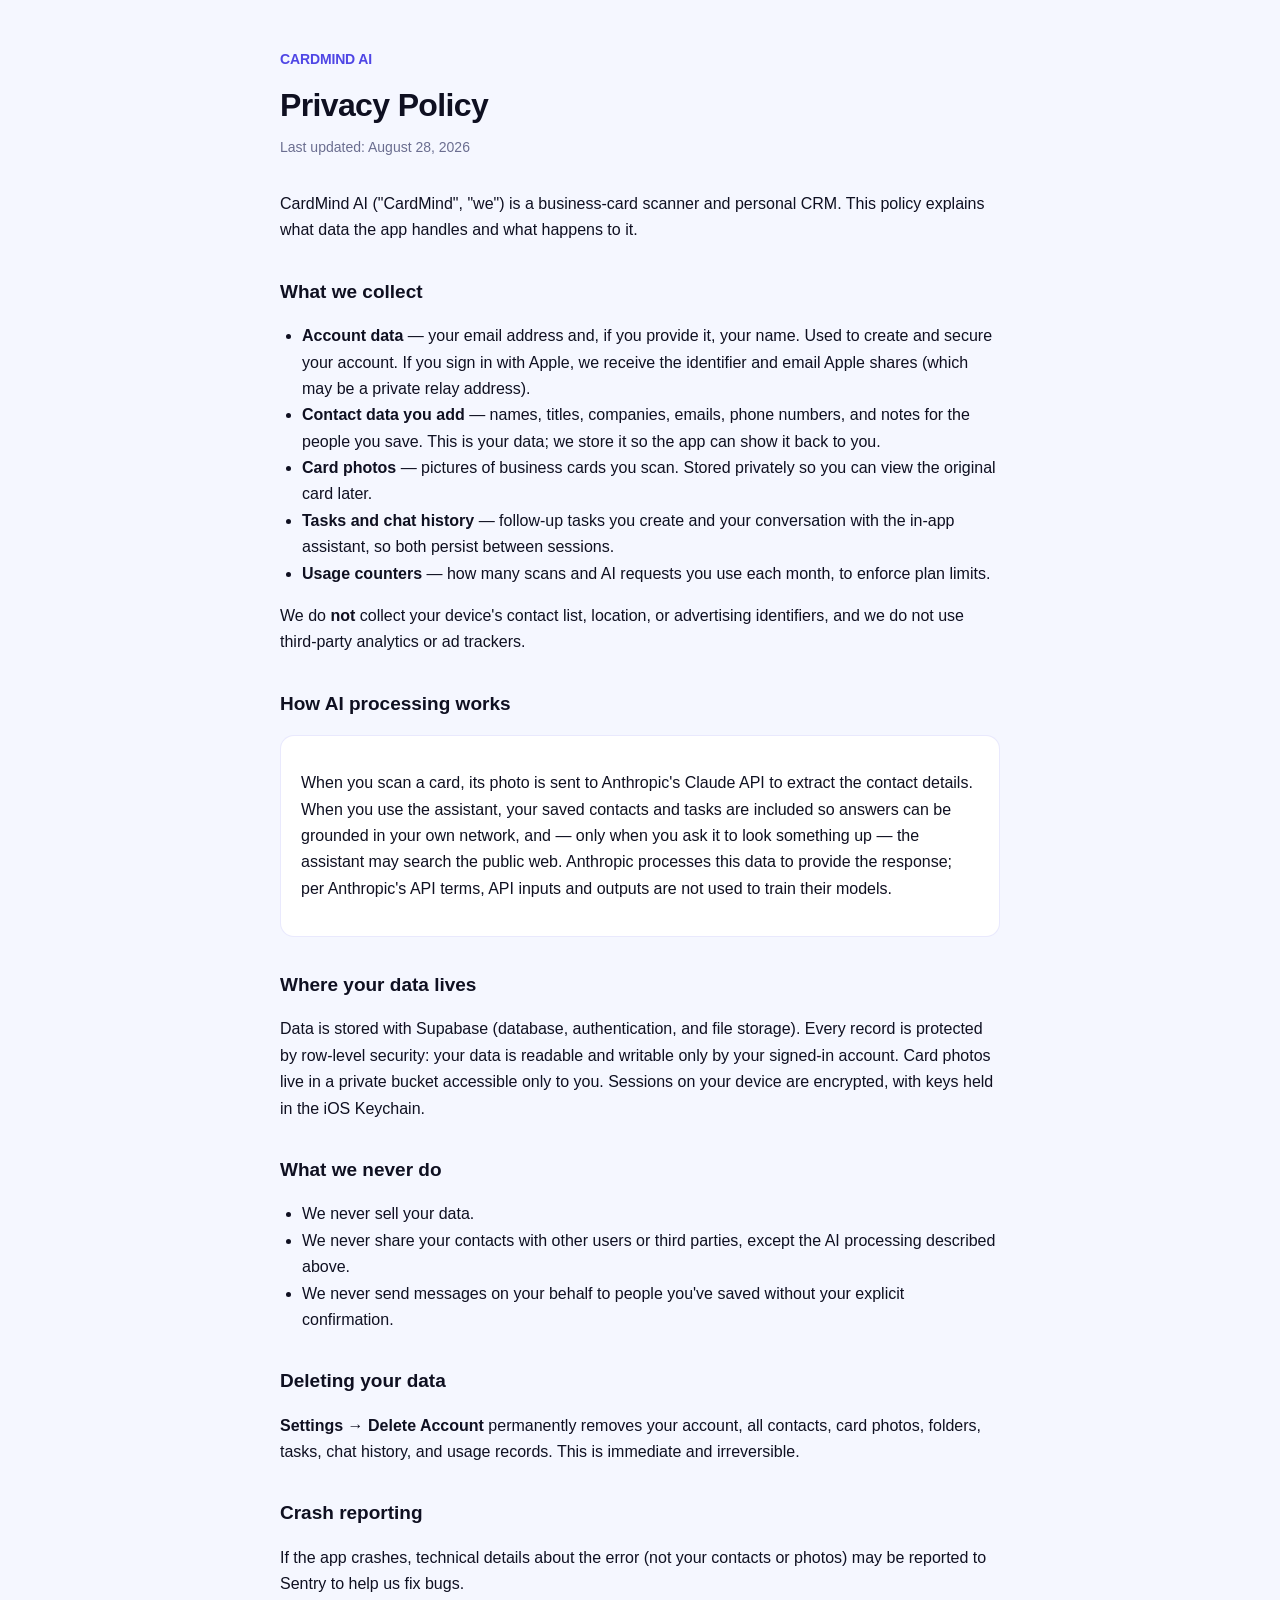
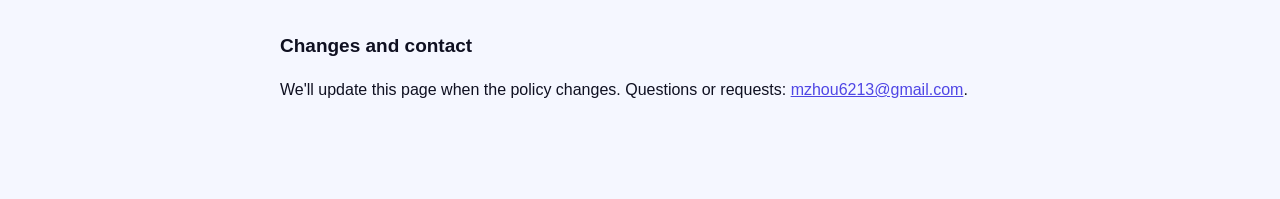
==== privacy.html @ d5e2f5ce "CardMind support + privacy policy site" ====
<!doctype html>
<html lang="en">
<head>
<meta charset="utf-8">
<meta name="viewport" content="width=device-width, initial-scale=1">
<title>Privacy Policy — CardMind AI</title>
<style>
  :root { --bg:#F5F7FF; --surface:#fff; --text:#0F1021; --muted:#6B6E90; --accent:#4F46E5; --border:rgba(99,102,241,.14); }
  @media (prefers-color-scheme: dark) { :root { --bg:#080B12; --surface:#0F1220; --text:#E8EAF4; --muted:#8A8DAF; --accent:#818CF8; --border:rgba(99,102,241,.2); } }
  body { margin:0; background:var(--bg); color:var(--text); font-family:-apple-system, "Segoe UI", Roboto, sans-serif; line-height:1.65; }
  main { max-width:720px; margin:0 auto; padding:48px 24px 80px; }
  .brand { font-weight:800; letter-spacing:-.01em; color:var(--accent); font-size:14px; text-transform:uppercase; }
  h1 { font-size:32px; margin:8px 0 4px; letter-spacing:-.02em; }
  .date { color:var(--muted); font-size:14px; margin-bottom:32px; }
  h2 { font-size:19px; margin:32px 0 8px; }
  p, li { font-size:16px; }
  ul { padding-left:22px; }
  a { color:var(--accent); }
  .card { background:var(--surface); border:1px solid var(--border); border-radius:14px; padding:18px 20px; margin:16px 0; }
</style>
</head>
<body>
<main>
  <div class="brand">CardMind AI</div>
  <h1>Privacy Policy</h1>
  <div class="date">Last updated: August 28, 2026</div>

  <p>CardMind AI ("CardMind", "we") is a business-card scanner and personal CRM. This policy explains what data the app handles and what happens to it.</p>

  <h2>What we collect</h2>
  <ul>
    <li><strong>Account data</strong> — your email address and, if you provide it, your name. Used to create and secure your account. If you sign in with Apple, we receive the identifier and email Apple shares (which may be a private relay address).</li>
    <li><strong>Contact data you add</strong> — names, titles, companies, emails, phone numbers, and notes for the people you save. This is your data; we store it so the app can show it back to you.</li>
    <li><strong>Card photos</strong> — pictures of business cards you scan. Stored privately so you can view the original card later.</li>
    <li><strong>Tasks and chat history</strong> — follow-up tasks you create and your conversation with the in-app assistant, so both persist between sessions.</li>
    <li><strong>Usage counters</strong> — how many scans and AI requests you use each month, to enforce plan limits.</li>
  </ul>
  <p>We do <strong>not</strong> collect your device's contact list, location, or advertising identifiers, and we do not use third-party analytics or ad trackers.</p>

  <h2>How AI processing works</h2>
  <div class="card">
    <p>When you scan a card, its photo is sent to Anthropic's Claude API to extract the contact details. When you use the assistant, your saved contacts and tasks are included so answers can be grounded in your own network, and — only when you ask it to look something up — the assistant may search the public web. Anthropic processes this data to provide the response; per Anthropic's API terms, API inputs and outputs are not used to train their models.</p>
  </div>

  <h2>Where your data lives</h2>
  <p>Data is stored with Supabase (database, authentication, and file storage). Every record is protected by row-level security: your data is readable and writable only by your signed-in account. Card photos live in a private bucket accessible only to you. Sessions on your device are encrypted, with keys held in the iOS Keychain.</p>

  <h2>What we never do</h2>
  <ul>
    <li>We never sell your data.</li>
    <li>We never share your contacts with other users or third parties, except the AI processing described above.</li>
    <li>We never send messages on your behalf to people you've saved without your explicit confirmation.</li>
  </ul>

  <h2>Deleting your data</h2>
  <p><strong>Settings → Delete Account</strong> permanently removes your account, all contacts, card photos, folders, tasks, chat history, and usage records. This is immediate and irreversible.</p>

  <h2>Crash reporting</h2>
  <p>If the app crashes, technical details about the error (not your contacts or photos) may be reported to Sentry to help us fix bugs.</p>

  <h2>Changes and contact</h2>
  <p>We'll update this page when the policy changes. Questions or requests: <a href="mailto:mzhou6213@gmail.com">mzhou6213@gmail.com</a>.</p>
</main>
</body>
</html>
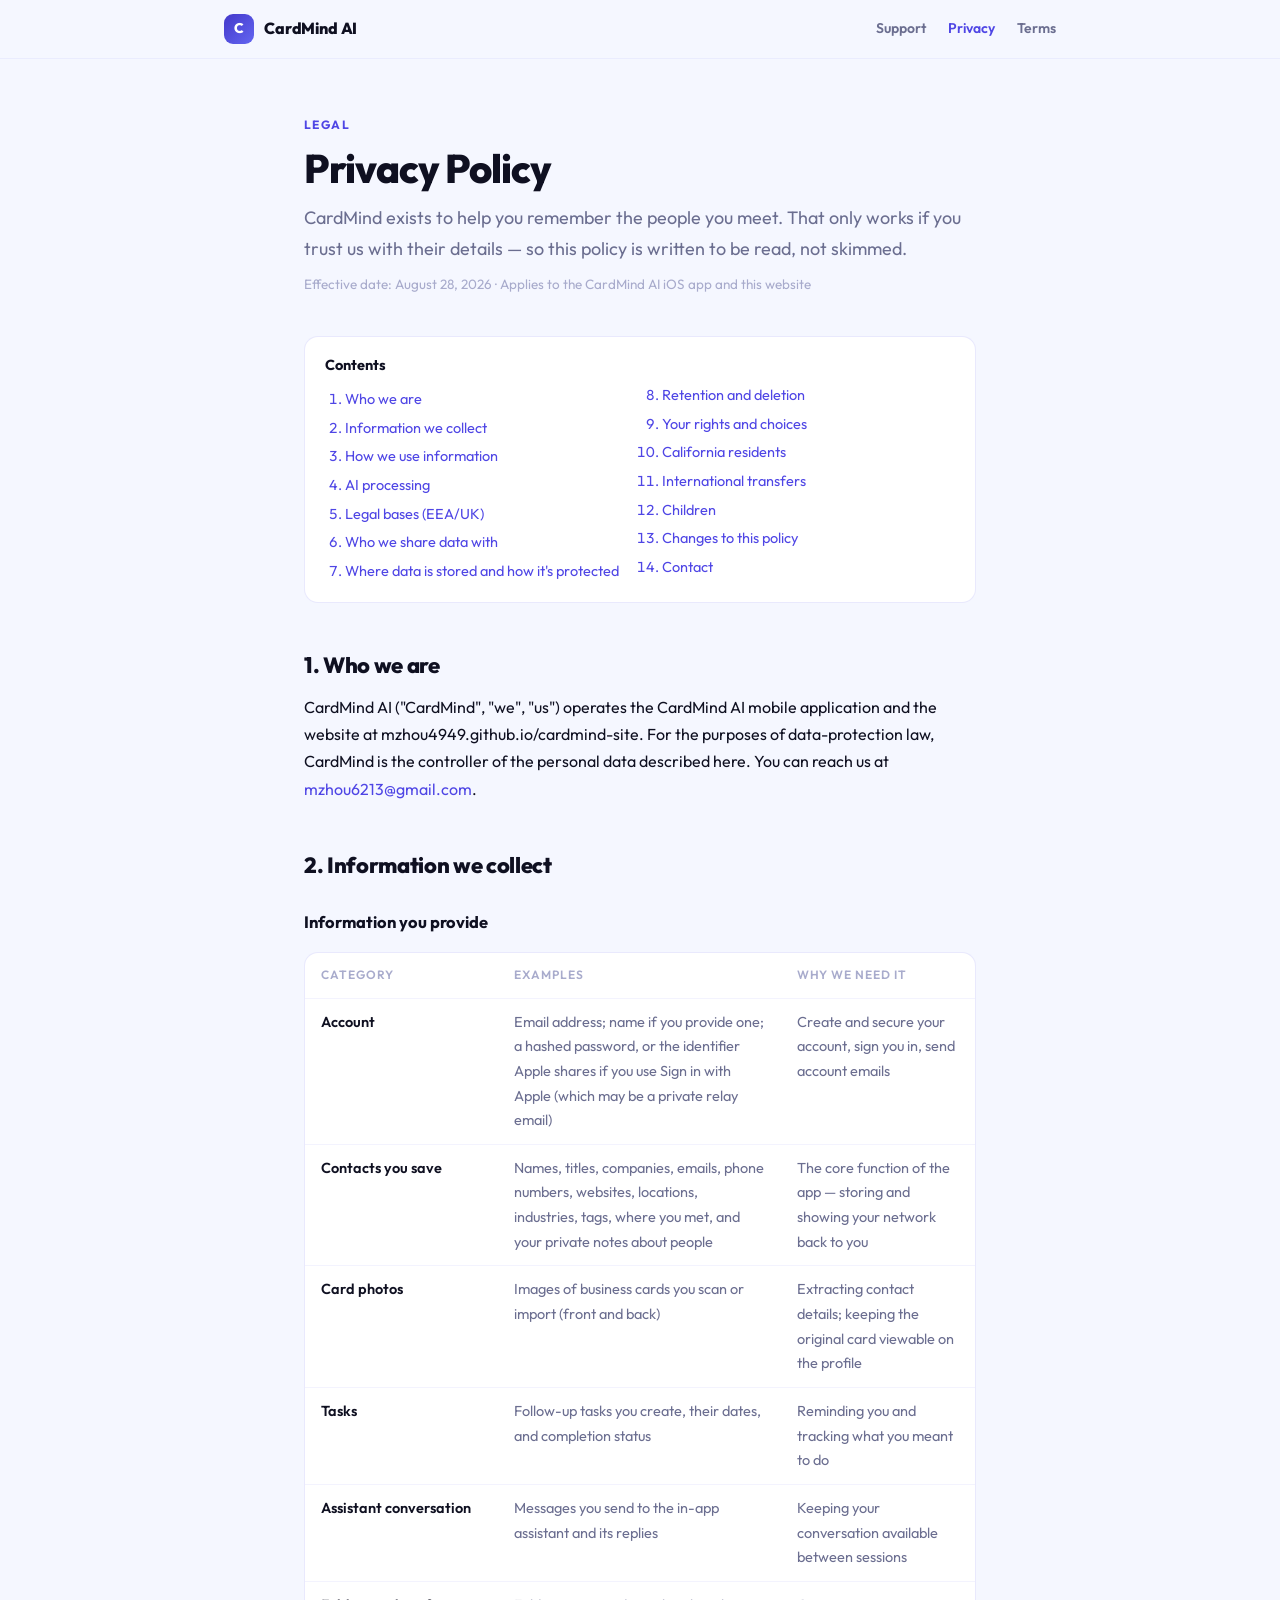
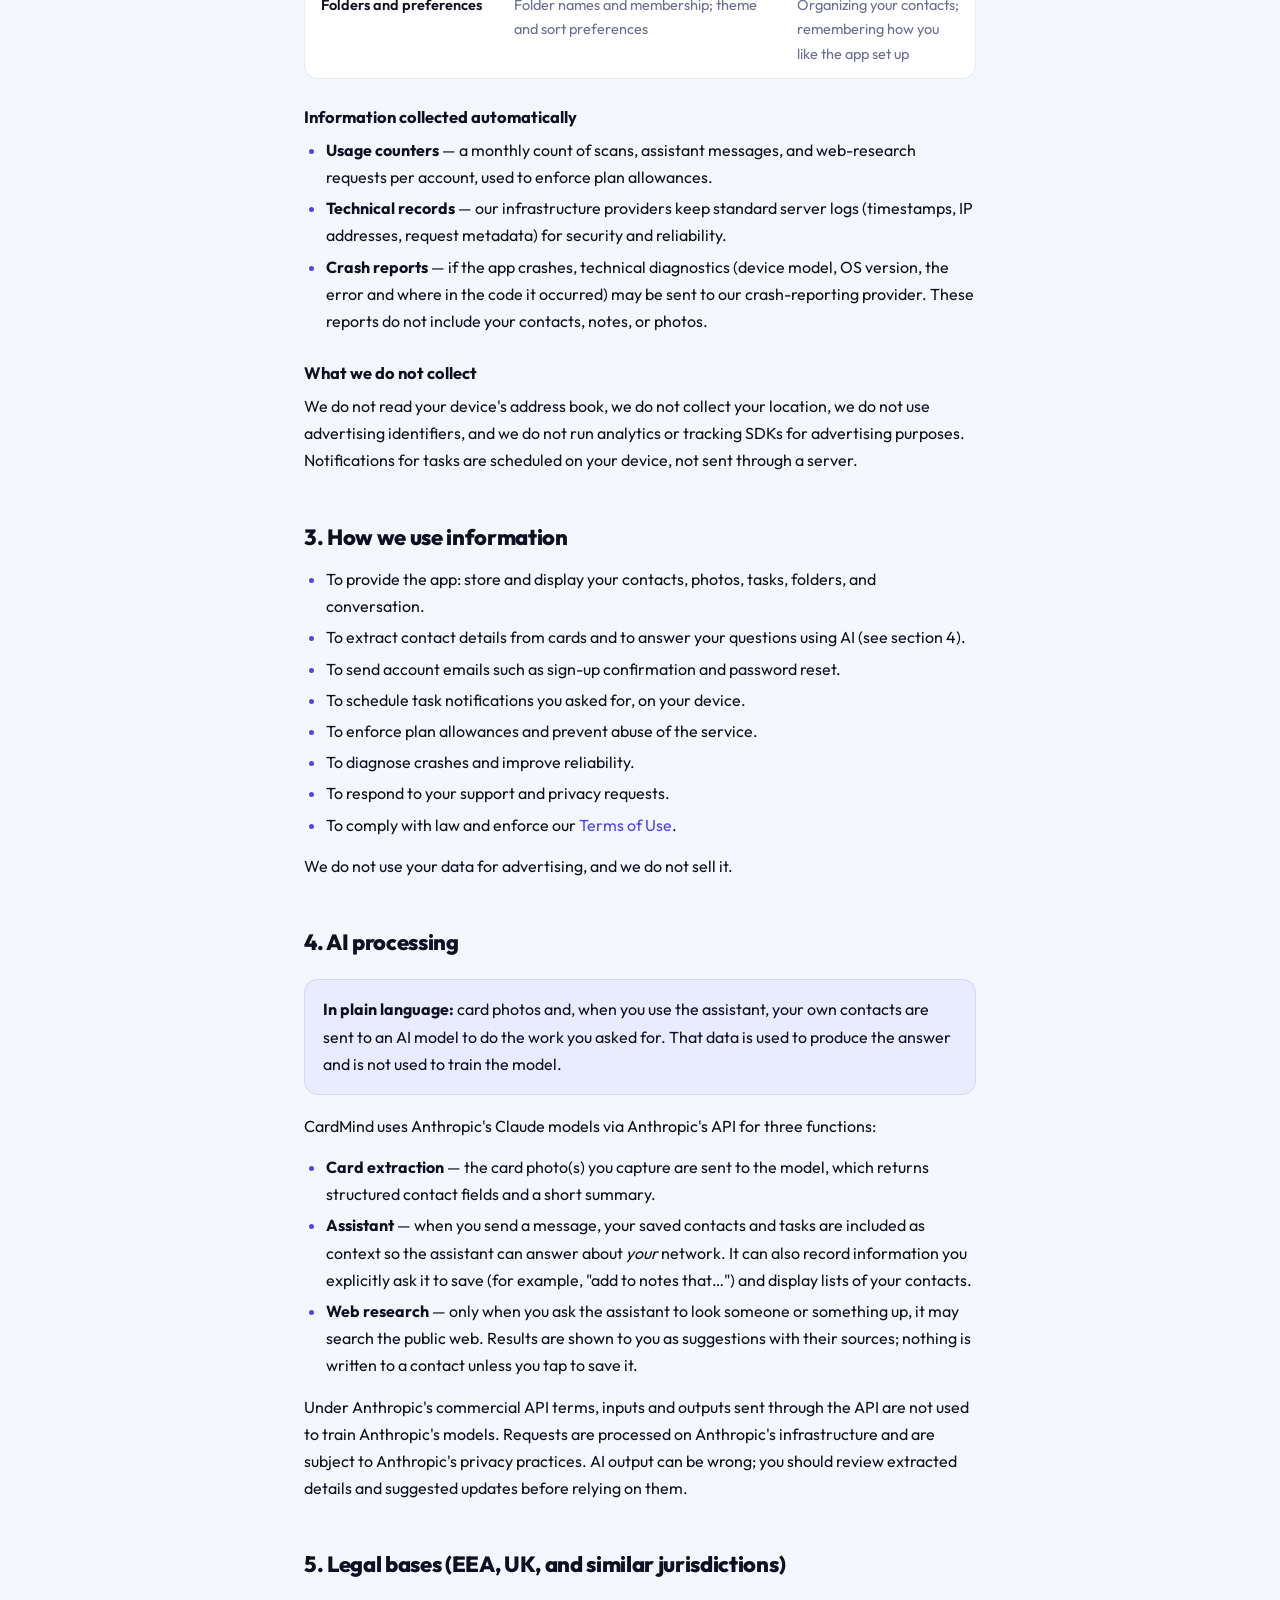
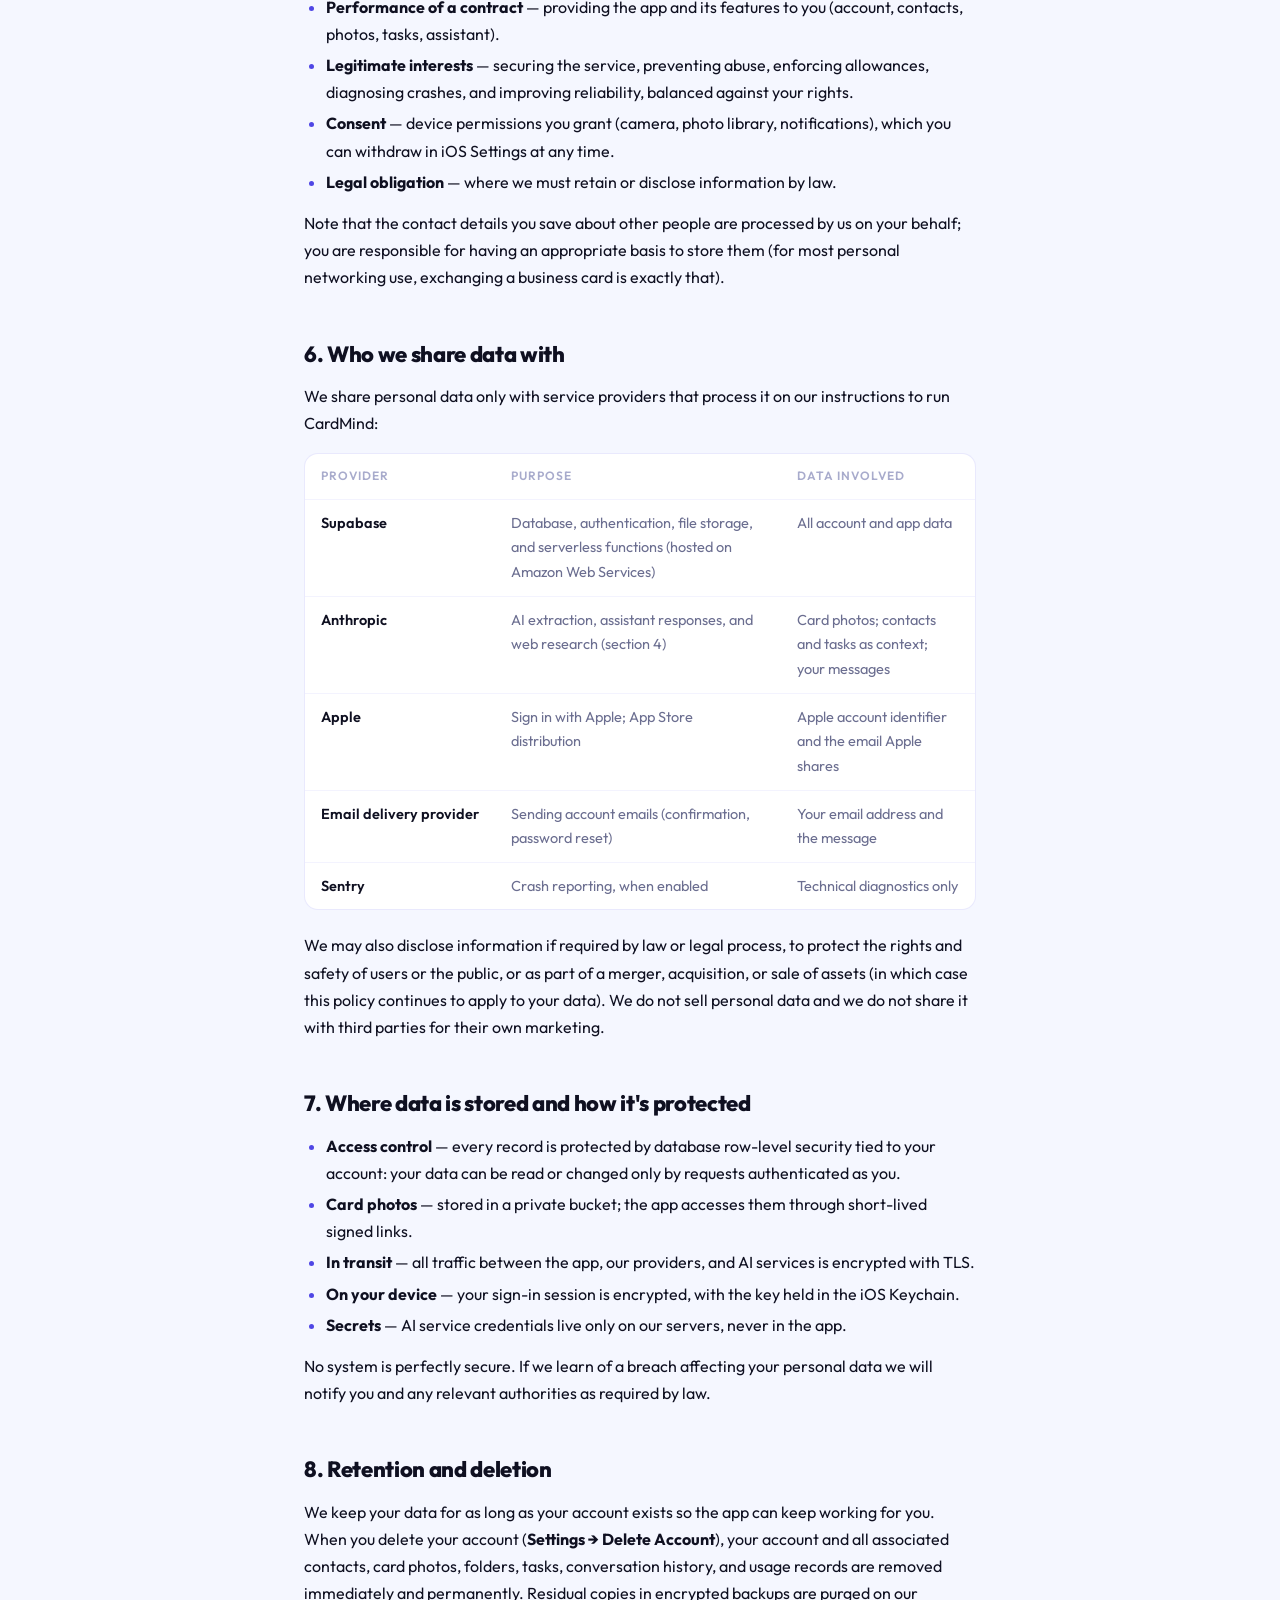
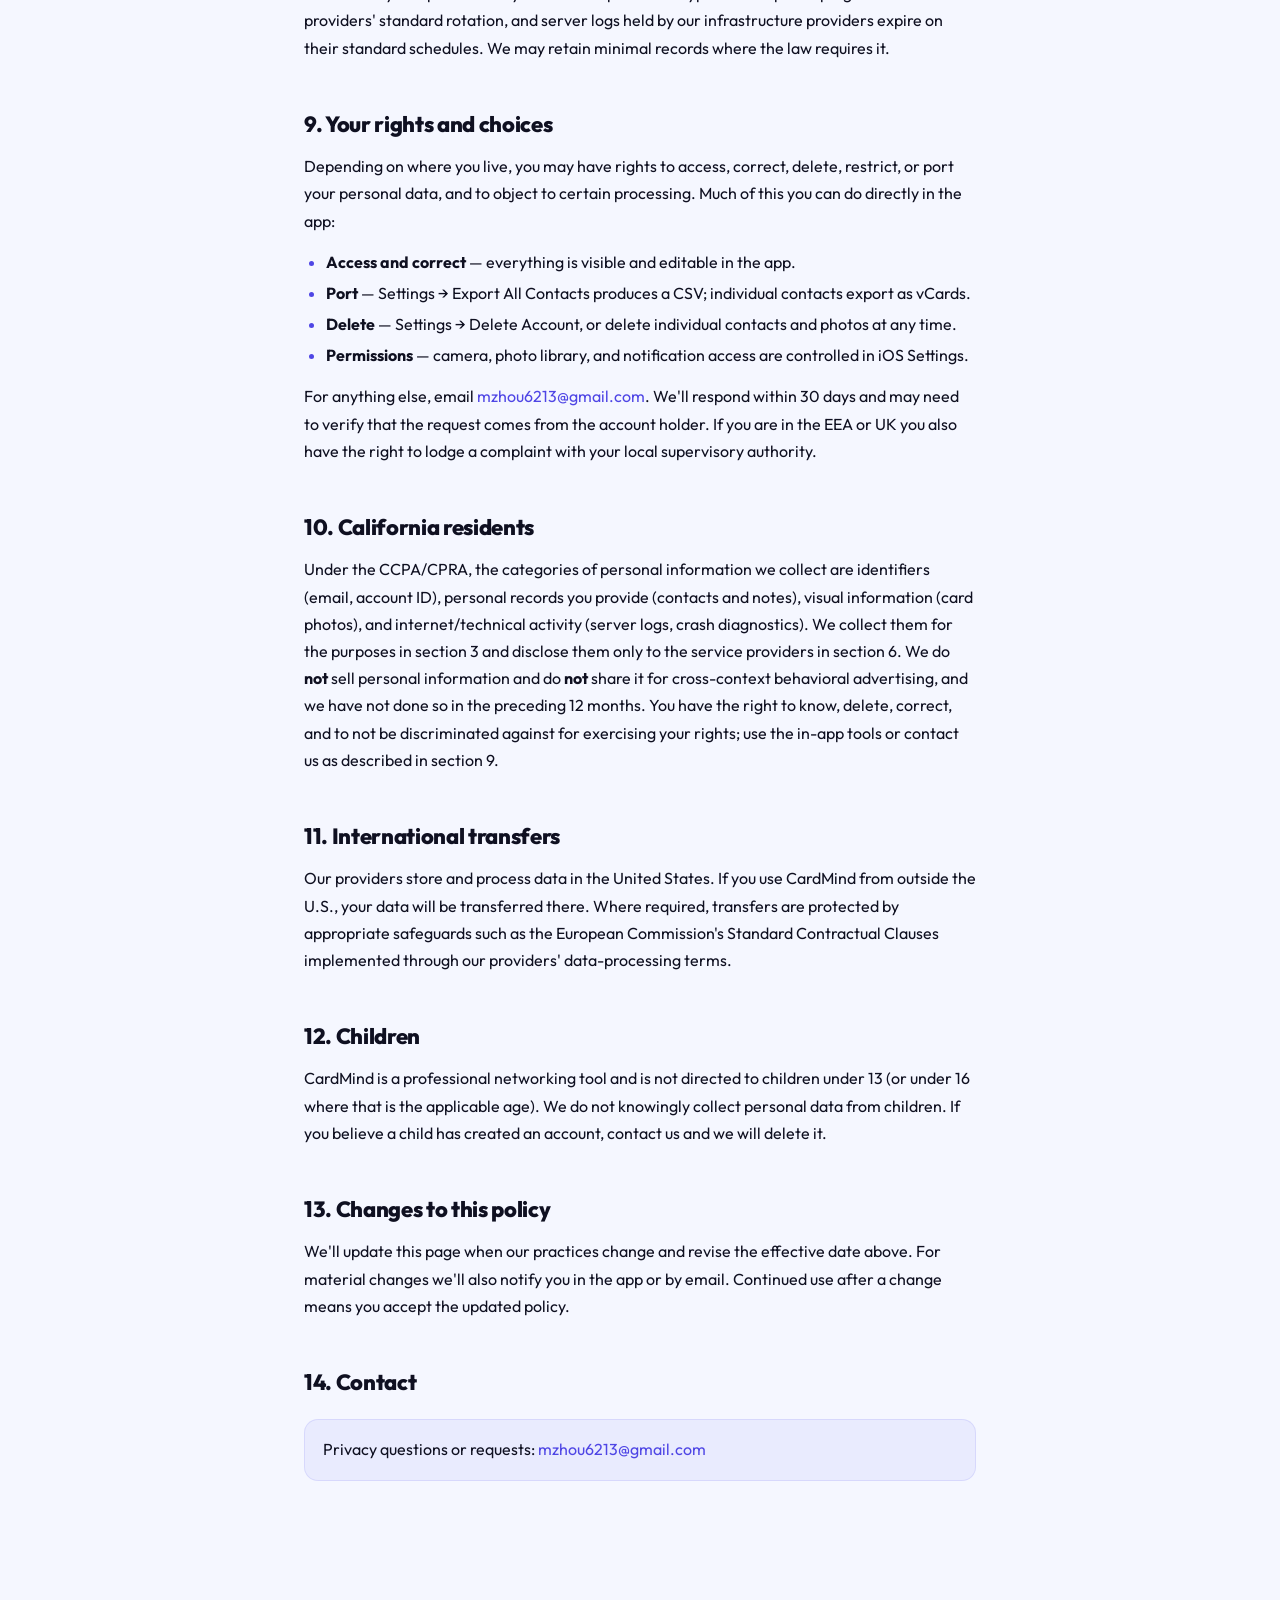
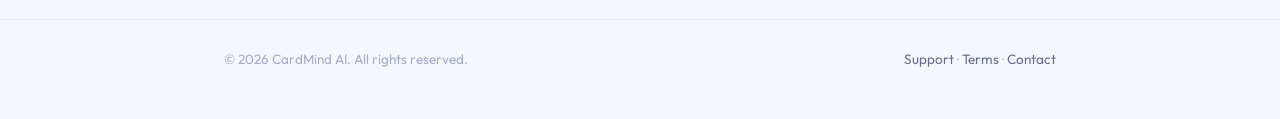
==== commit 0c154130: "Full support center, comprehensive privacy policy, terms of use, shared styles" ====
--- a/privacy.html
+++ b/privacy.html
@@ -4,62 +4,174 @@
 <meta charset="utf-8">
 <meta name="viewport" content="width=device-width, initial-scale=1">
 <title>Privacy Policy — CardMind AI</title>
-<style>
-  :root { --bg:#F5F7FF; --surface:#fff; --text:#0F1021; --muted:#6B6E90; --accent:#4F46E5; --border:rgba(99,102,241,.14); }
-  @media (prefers-color-scheme: dark) { :root { --bg:#080B12; --surface:#0F1220; --text:#E8EAF4; --muted:#8A8DAF; --accent:#818CF8; --border:rgba(99,102,241,.2); } }
-  body { margin:0; background:var(--bg); color:var(--text); font-family:-apple-system, "Segoe UI", Roboto, sans-serif; line-height:1.65; }
-  main { max-width:720px; margin:0 auto; padding:48px 24px 80px; }
-  .brand { font-weight:800; letter-spacing:-.01em; color:var(--accent); font-size:14px; text-transform:uppercase; }
-  h1 { font-size:32px; margin:8px 0 4px; letter-spacing:-.02em; }
-  .date { color:var(--muted); font-size:14px; margin-bottom:32px; }
-  h2 { font-size:19px; margin:32px 0 8px; }
-  p, li { font-size:16px; }
-  ul { padding-left:22px; }
-  a { color:var(--accent); }
-  .card { background:var(--surface); border:1px solid var(--border); border-radius:14px; padding:18px 20px; margin:16px 0; }
-</style>
+<meta name="description" content="How CardMind AI collects, uses, stores, and protects your data, and the rights you have over it.">
+<link rel="preconnect" href="https://fonts.googleapis.com">
+<link rel="stylesheet" href="https://fonts.googleapis.com/css2?family=Outfit:wght@400;500;600;700;800&display=swap">
+<link rel="stylesheet" href="styles.css">
 </head>
 <body>
-<main>
-  <div class="brand">CardMind AI</div>
+<header class="nav">
+  <div class="nav-inner">
+    <a class="brand" href="index.html"><span class="brand-mark">C</span>CardMind AI</a>
+    <nav class="nav-links" aria-label="Site">
+      <a href="index.html">Support</a>
+      <a href="privacy.html" aria-current="page">Privacy</a>
+      <a href="terms.html">Terms</a>
+    </nav>
+  </div>
+</header>
+
+<main class="doc">
+  <div class="eyebrow">Legal</div>
   <h1>Privacy Policy</h1>
-  <div class="date">Last updated: August 28, 2026</div>
+  <p class="lede">CardMind exists to help you remember the people you meet. That only works if you trust us with their details — so this policy is written to be read, not skimmed.</p>
+  <p class="meta">Effective date: August 28, 2026 · Applies to the CardMind AI iOS app and this website</p>
 
-  <p>CardMind AI ("CardMind", "we") is a business-card scanner and personal CRM. This policy explains what data the app handles and what happens to it.</p>
-
-  <h2>What we collect</h2>
-  <ul>
-    <li><strong>Account data</strong> — your email address and, if you provide it, your name. Used to create and secure your account. If you sign in with Apple, we receive the identifier and email Apple shares (which may be a private relay address).</li>
-    <li><strong>Contact data you add</strong> — names, titles, companies, emails, phone numbers, and notes for the people you save. This is your data; we store it so the app can show it back to you.</li>
-    <li><strong>Card photos</strong> — pictures of business cards you scan. Stored privately so you can view the original card later.</li>
-    <li><strong>Tasks and chat history</strong> — follow-up tasks you create and your conversation with the in-app assistant, so both persist between sessions.</li>
-    <li><strong>Usage counters</strong> — how many scans and AI requests you use each month, to enforce plan limits.</li>
-  </ul>
-  <p>We do <strong>not</strong> collect your device's contact list, location, or advertising identifiers, and we do not use third-party analytics or ad trackers.</p>
-
-  <h2>How AI processing works</h2>
-  <div class="card">
-    <p>When you scan a card, its photo is sent to Anthropic's Claude API to extract the contact details. When you use the assistant, your saved contacts and tasks are included so answers can be grounded in your own network, and — only when you ask it to look something up — the assistant may search the public web. Anthropic processes this data to provide the response; per Anthropic's API terms, API inputs and outputs are not used to train their models.</p>
+  <div class="toc">
+    <strong>Contents</strong>
+    <ol>
+      <li><a href="#who">Who we are</a></li>
+      <li><a href="#collect">Information we collect</a></li>
+      <li><a href="#use">How we use information</a></li>
+      <li><a href="#ai">AI processing</a></li>
+      <li><a href="#legal-bases">Legal bases (EEA/UK)</a></li>
+      <li><a href="#sharing">Who we share data with</a></li>
+      <li><a href="#storage">Where data is stored and how it's protected</a></li>
+      <li><a href="#retention">Retention and deletion</a></li>
+      <li><a href="#rights">Your rights and choices</a></li>
+      <li><a href="#california">California residents</a></li>
+      <li><a href="#transfers">International transfers</a></li>
+      <li><a href="#children">Children</a></li>
+      <li><a href="#changes">Changes to this policy</a></li>
+      <li><a href="#contact">Contact</a></li>
+    </ol>
   </div>
 
-  <h2>Where your data lives</h2>
-  <p>Data is stored with Supabase (database, authentication, and file storage). Every record is protected by row-level security: your data is readable and writable only by your signed-in account. Card photos live in a private bucket accessible only to you. Sessions on your device are encrypted, with keys held in the iOS Keychain.</p>
+  <h2 id="who">1. Who we are</h2>
+  <p>CardMind AI ("CardMind", "we", "us") operates the CardMind AI mobile application and the website at mzhou4949.github.io/cardmind-site. For the purposes of data-protection law, CardMind is the controller of the personal data described here. You can reach us at <a href="mailto:mzhou6213@gmail.com">mzhou6213@gmail.com</a>.</p>
 
-  <h2>What we never do</h2>
+  <h2 id="collect">2. Information we collect</h2>
+  <h3>Information you provide</h3>
+  <div class="table-wrap">
+    <table>
+      <thead><tr><th>Category</th><th>Examples</th><th>Why we need it</th></tr></thead>
+      <tbody>
+        <tr><td>Account</td><td>Email address; name if you provide one; a hashed password, or the identifier Apple shares if you use Sign in with Apple (which may be a private relay email)</td><td>Create and secure your account, sign you in, send account emails</td></tr>
+        <tr><td>Contacts you save</td><td>Names, titles, companies, emails, phone numbers, websites, locations, industries, tags, where you met, and your private notes about people</td><td>The core function of the app — storing and showing your network back to you</td></tr>
+        <tr><td>Card photos</td><td>Images of business cards you scan or import (front and back)</td><td>Extracting contact details; keeping the original card viewable on the profile</td></tr>
+        <tr><td>Tasks</td><td>Follow-up tasks you create, their dates, and completion status</td><td>Reminding you and tracking what you meant to do</td></tr>
+        <tr><td>Assistant conversation</td><td>Messages you send to the in-app assistant and its replies</td><td>Keeping your conversation available between sessions</td></tr>
+        <tr><td>Folders and preferences</td><td>Folder names and membership; theme and sort preferences</td><td>Organizing your contacts; remembering how you like the app set up</td></tr>
+      </tbody>
+    </table>
+  </div>
+
+  <h3>Information collected automatically</h3>
   <ul>
-    <li>We never sell your data.</li>
-    <li>We never share your contacts with other users or third parties, except the AI processing described above.</li>
-    <li>We never send messages on your behalf to people you've saved without your explicit confirmation.</li>
+    <li><strong>Usage counters</strong> — a monthly count of scans, assistant messages, and web-research requests per account, used to enforce plan allowances.</li>
+    <li><strong>Technical records</strong> — our infrastructure providers keep standard server logs (timestamps, IP addresses, request metadata) for security and reliability.</li>
+    <li><strong>Crash reports</strong> — if the app crashes, technical diagnostics (device model, OS version, the error and where in the code it occurred) may be sent to our crash-reporting provider. These reports do not include your contacts, notes, or photos.</li>
   </ul>
 
-  <h2>Deleting your data</h2>
-  <p><strong>Settings → Delete Account</strong> permanently removes your account, all contacts, card photos, folders, tasks, chat history, and usage records. This is immediate and irreversible.</p>
+  <h3>What we do not collect</h3>
+  <p>We do not read your device's address book, we do not collect your location, we do not use advertising identifiers, and we do not run analytics or tracking SDKs for advertising purposes. Notifications for tasks are scheduled on your device, not sent through a server.</p>
 
-  <h2>Crash reporting</h2>
-  <p>If the app crashes, technical details about the error (not your contacts or photos) may be reported to Sentry to help us fix bugs.</p>
+  <h2 id="use">3. How we use information</h2>
+  <ul>
+    <li>To provide the app: store and display your contacts, photos, tasks, folders, and conversation.</li>
+    <li>To extract contact details from cards and to answer your questions using AI (see section 4).</li>
+    <li>To send account emails such as sign-up confirmation and password reset.</li>
+    <li>To schedule task notifications you asked for, on your device.</li>
+    <li>To enforce plan allowances and prevent abuse of the service.</li>
+    <li>To diagnose crashes and improve reliability.</li>
+    <li>To respond to your support and privacy requests.</li>
+    <li>To comply with law and enforce our <a href="terms.html">Terms of Use</a>.</li>
+  </ul>
+  <p>We do not use your data for advertising, and we do not sell it.</p>
 
-  <h2>Changes and contact</h2>
-  <p>We'll update this page when the policy changes. Questions or requests: <a href="mailto:mzhou6213@gmail.com">mzhou6213@gmail.com</a>.</p>
+  <h2 id="ai">4. AI processing</h2>
+  <div class="callout">
+    <p><strong>In plain language:</strong> card photos and, when you use the assistant, your own contacts are sent to an AI model to do the work you asked for. That data is used to produce the answer and is not used to train the model.</p>
+  </div>
+  <p>CardMind uses Anthropic's Claude models via Anthropic's API for three functions:</p>
+  <ul>
+    <li><strong>Card extraction</strong> — the card photo(s) you capture are sent to the model, which returns structured contact fields and a short summary.</li>
+    <li><strong>Assistant</strong> — when you send a message, your saved contacts and tasks are included as context so the assistant can answer about <em>your</em> network. It can also record information you explicitly ask it to save (for example, "add to notes that…") and display lists of your contacts.</li>
+    <li><strong>Web research</strong> — only when you ask the assistant to look someone or something up, it may search the public web. Results are shown to you as suggestions with their sources; nothing is written to a contact unless you tap to save it.</li>
+  </ul>
+  <p>Under Anthropic's commercial API terms, inputs and outputs sent through the API are not used to train Anthropic's models. Requests are processed on Anthropic's infrastructure and are subject to Anthropic's privacy practices. AI output can be wrong; you should review extracted details and suggested updates before relying on them.</p>
+
+  <h2 id="legal-bases">5. Legal bases (EEA, UK, and similar jurisdictions)</h2>
+  <ul>
+    <li><strong>Performance of a contract</strong> — providing the app and its features to you (account, contacts, photos, tasks, assistant).</li>
+    <li><strong>Legitimate interests</strong> — securing the service, preventing abuse, enforcing allowances, diagnosing crashes, and improving reliability, balanced against your rights.</li>
+    <li><strong>Consent</strong> — device permissions you grant (camera, photo library, notifications), which you can withdraw in iOS Settings at any time.</li>
+    <li><strong>Legal obligation</strong> — where we must retain or disclose information by law.</li>
+  </ul>
+  <p>Note that the contact details you save about other people are processed by us on your behalf; you are responsible for having an appropriate basis to store them (for most personal networking use, exchanging a business card is exactly that).</p>
+
+  <h2 id="sharing">6. Who we share data with</h2>
+  <p>We share personal data only with service providers that process it on our instructions to run CardMind:</p>
+  <div class="table-wrap">
+    <table>
+      <thead><tr><th>Provider</th><th>Purpose</th><th>Data involved</th></tr></thead>
+      <tbody>
+        <tr><td>Supabase</td><td>Database, authentication, file storage, and serverless functions (hosted on Amazon Web Services)</td><td>All account and app data</td></tr>
+        <tr><td>Anthropic</td><td>AI extraction, assistant responses, and web research (section 4)</td><td>Card photos; contacts and tasks as context; your messages</td></tr>
+        <tr><td>Apple</td><td>Sign in with Apple; App Store distribution</td><td>Apple account identifier and the email Apple shares</td></tr>
+        <tr><td>Email delivery provider</td><td>Sending account emails (confirmation, password reset)</td><td>Your email address and the message</td></tr>
+        <tr><td>Sentry</td><td>Crash reporting, when enabled</td><td>Technical diagnostics only</td></tr>
+      </tbody>
+    </table>
+  </div>
+  <p>We may also disclose information if required by law or legal process, to protect the rights and safety of users or the public, or as part of a merger, acquisition, or sale of assets (in which case this policy continues to apply to your data). We do not sell personal data and we do not share it with third parties for their own marketing.</p>
+
+  <h2 id="storage">7. Where data is stored and how it's protected</h2>
+  <ul>
+    <li><strong>Access control</strong> — every record is protected by database row-level security tied to your account: your data can be read or changed only by requests authenticated as you.</li>
+    <li><strong>Card photos</strong> — stored in a private bucket; the app accesses them through short-lived signed links.</li>
+    <li><strong>In transit</strong> — all traffic between the app, our providers, and AI services is encrypted with TLS.</li>
+    <li><strong>On your device</strong> — your sign-in session is encrypted, with the key held in the iOS Keychain.</li>
+    <li><strong>Secrets</strong> — AI service credentials live only on our servers, never in the app.</li>
+  </ul>
+  <p>No system is perfectly secure. If we learn of a breach affecting your personal data we will notify you and any relevant authorities as required by law.</p>
+
+  <h2 id="retention">8. Retention and deletion</h2>
+  <p>We keep your data for as long as your account exists so the app can keep working for you. When you delete your account (<strong>Settings → Delete Account</strong>), your account and all associated contacts, card photos, folders, tasks, conversation history, and usage records are removed immediately and permanently. Residual copies in encrypted backups are purged on our providers' standard rotation, and server logs held by our infrastructure providers expire on their standard schedules. We may retain minimal records where the law requires it.</p>
+
+  <h2 id="rights">9. Your rights and choices</h2>
+  <p>Depending on where you live, you may have rights to access, correct, delete, restrict, or port your personal data, and to object to certain processing. Much of this you can do directly in the app:</p>
+  <ul>
+    <li><strong>Access and correct</strong> — everything is visible and editable in the app.</li>
+    <li><strong>Port</strong> — Settings → Export All Contacts produces a CSV; individual contacts export as vCards.</li>
+    <li><strong>Delete</strong> — Settings → Delete Account, or delete individual contacts and photos at any time.</li>
+    <li><strong>Permissions</strong> — camera, photo library, and notification access are controlled in iOS Settings.</li>
+  </ul>
+  <p>For anything else, email <a href="mailto:mzhou6213@gmail.com">mzhou6213@gmail.com</a>. We'll respond within 30 days and may need to verify that the request comes from the account holder. If you are in the EEA or UK you also have the right to lodge a complaint with your local supervisory authority.</p>
+
+  <h2 id="california">10. California residents</h2>
+  <p>Under the CCPA/CPRA, the categories of personal information we collect are identifiers (email, account ID), personal records you provide (contacts and notes), visual information (card photos), and internet/technical activity (server logs, crash diagnostics). We collect them for the purposes in section 3 and disclose them only to the service providers in section 6. We do <strong>not</strong> sell personal information and do <strong>not</strong> share it for cross-context behavioral advertising, and we have not done so in the preceding 12 months. You have the right to know, delete, correct, and to not be discriminated against for exercising your rights; use the in-app tools or contact us as described in section 9.</p>
+
+  <h2 id="transfers">11. International transfers</h2>
+  <p>Our providers store and process data in the United States. If you use CardMind from outside the U.S., your data will be transferred there. Where required, transfers are protected by appropriate safeguards such as the European Commission's Standard Contractual Clauses implemented through our providers' data-processing terms.</p>
+
+  <h2 id="children">12. Children</h2>
+  <p>CardMind is a professional networking tool and is not directed to children under 13 (or under 16 where that is the applicable age). We do not knowingly collect personal data from children. If you believe a child has created an account, contact us and we will delete it.</p>
+
+  <h2 id="changes">13. Changes to this policy</h2>
+  <p>We'll update this page when our practices change and revise the effective date above. For material changes we'll also notify you in the app or by email. Continued use after a change means you accept the updated policy.</p>
+
+  <h2 id="contact">14. Contact</h2>
+  <div class="callout">
+    <p>Privacy questions or requests: <a href="mailto:mzhou6213@gmail.com">mzhou6213@gmail.com</a></p>
+  </div>
 </main>
+
+<footer>
+  <div class="footer-inner">
+    <span>© 2026 CardMind AI. All rights reserved.</span>
+    <span><a href="index.html">Support</a> · <a href="terms.html">Terms</a> · <a href="mailto:mzhou6213@gmail.com">Contact</a></span>
+  </div>
+</footer>
 </body>
 </html>
--- a/styles.css
+++ b/styles.css
@@ -0,0 +1,103 @@
+:root {
+  --bg: #F5F7FF; --surface: #FFFFFF; --surface-alt: #EBEFFE;
+  --text: #0F1021; --muted: #6B6E90; --subtle: #A8ABCC;
+  --accent: #6366F1; --accent-text: #4F46E5; --accent-bg: rgba(99,102,241,.08);
+  --border: rgba(99,102,241,.14); --divider: rgba(99,102,241,.08);
+  --code: rgba(99,102,241,.08);
+}
+@media (prefers-color-scheme: dark) {
+  :root {
+    --bg: #080B12; --surface: #0F1220; --surface-alt: #141928;
+    --text: #E8EAF4; --muted: #8A8DAF; --subtle: #4A4D72;
+    --accent: #6366F1; --accent-text: #818CF8; --accent-bg: rgba(99,102,241,.12);
+    --border: rgba(99,102,241,.18); --divider: rgba(255,255,255,.06);
+    --code: rgba(99,102,241,.16);
+  }
+}
+* { box-sizing: border-box; }
+html { scroll-behavior: smooth; }
+body {
+  margin: 0; background: var(--bg); color: var(--text);
+  font-family: 'Outfit', -apple-system, 'Segoe UI', Roboto, sans-serif;
+  font-size: 16px; line-height: 1.7;
+}
+a { color: var(--accent-text); text-decoration: none; }
+a:hover { text-decoration: underline; }
+a:focus-visible, button:focus-visible { outline: 2px solid var(--accent); outline-offset: 3px; border-radius: 4px; }
+
+/* Header */
+.nav {
+  position: sticky; top: 0; z-index: 10;
+  background: color-mix(in srgb, var(--bg) 85%, transparent);
+  backdrop-filter: blur(12px); -webkit-backdrop-filter: blur(12px);
+  border-bottom: 1px solid var(--divider);
+}
+.nav-inner {
+  max-width: 880px; margin: 0 auto; padding: 14px 24px;
+  display: flex; align-items: center; justify-content: space-between; gap: 16px;
+}
+.brand { display: flex; align-items: center; gap: 10px; font-weight: 800; letter-spacing: -.01em; color: var(--text); }
+.brand:hover { text-decoration: none; }
+.brand-mark {
+  width: 30px; height: 30px; border-radius: 9px;
+  background: linear-gradient(135deg, #4338CA, #6366F1);
+  display: grid; place-items: center; color: #fff; font-size: 14px; font-weight: 800;
+}
+.nav-links { display: flex; gap: 22px; font-size: 14px; font-weight: 600; }
+.nav-links a { color: var(--muted); }
+.nav-links a[aria-current="page"] { color: var(--accent-text); }
+
+/* Layout */
+main { max-width: 880px; margin: 0 auto; padding: 56px 24px 96px; }
+.doc { max-width: 720px; }
+.eyebrow { font-size: 12px; font-weight: 700; letter-spacing: .12em; text-transform: uppercase; color: var(--accent-text); margin-bottom: 10px; }
+h1 { font-size: clamp(30px, 5vw, 40px); font-weight: 800; letter-spacing: -.025em; line-height: 1.15; margin: 0 0 12px; text-wrap: balance; }
+.lede { font-size: 18px; color: var(--muted); max-width: 60ch; margin: 0 0 8px; }
+.meta { font-size: 13.5px; color: var(--subtle); margin: 0 0 40px; }
+h2 { font-size: 22px; font-weight: 800; letter-spacing: -.015em; margin: 44px 0 10px; text-wrap: balance; }
+h3 { font-size: 16.5px; font-weight: 700; margin: 24px 0 6px; }
+p { margin: 0 0 14px; }
+ul, ol { padding-left: 22px; margin: 0 0 14px; }
+li { margin: 4px 0; }
+li::marker { color: var(--accent-text); }
+strong { font-weight: 700; }
+code { font-family: ui-monospace, SFMono-Regular, Menlo, monospace; font-size: .88em; background: var(--code); padding: 2px 6px; border-radius: 6px; }
+
+/* Components */
+.card { background: var(--surface); border: 1px solid var(--border); border-radius: 16px; padding: 20px 22px; margin: 18px 0; }
+.card h3 { margin-top: 0; }
+.callout { background: var(--accent-bg); border: 1px solid var(--border); border-radius: 14px; padding: 16px 18px; margin: 18px 0; }
+.callout p:last-child { margin-bottom: 0; }
+.grid { display: grid; grid-template-columns: repeat(auto-fit, minmax(240px, 1fr)); gap: 14px; margin: 20px 0; }
+.grid .card { margin: 0; }
+.table-wrap { overflow-x: auto; margin: 16px 0 22px; border: 1px solid var(--border); border-radius: 14px; background: var(--surface); }
+table { width: 100%; border-collapse: collapse; font-size: 14.5px; }
+th { text-align: left; font-size: 12px; letter-spacing: .08em; text-transform: uppercase; color: var(--subtle); font-weight: 600; padding: 12px 16px; border-bottom: 1px solid var(--divider); }
+td { padding: 11px 16px; border-bottom: 1px solid var(--divider); vertical-align: top; color: var(--muted); }
+td:first-child { color: var(--text); font-weight: 600; white-space: nowrap; }
+tr:last-child td { border-bottom: none; }
+.toc { background: var(--surface); border: 1px solid var(--border); border-radius: 14px; padding: 16px 20px; margin: 0 0 32px; font-size: 14.5px; }
+.toc ol { margin: 6px 0 0; padding-left: 20px; columns: 2; column-gap: 24px; }
+.toc li { break-inside: avoid; }
+@media (max-width: 560px) { .toc ol { columns: 1; } }
+details { border-bottom: 1px solid var(--divider); padding: 4px 0; }
+details:last-of-type { border-bottom: none; }
+summary { cursor: pointer; font-weight: 700; padding: 12px 0; list-style: none; display: flex; justify-content: space-between; align-items: center; gap: 12px; }
+summary::-webkit-details-marker { display: none; }
+summary::after { content: "+"; color: var(--accent-text); font-weight: 700; font-size: 18px; flex-shrink: 0; }
+details[open] summary::after { content: "−"; }
+details p, details ul { color: var(--muted); }
+.btn {
+  display: inline-block; background: linear-gradient(135deg, #4338CA, #6366F1); color: #fff !important;
+  font-weight: 700; padding: 12px 22px; border-radius: 999px; box-shadow: 0 6px 20px rgba(99,102,241,.3);
+}
+.btn:hover { text-decoration: none; filter: brightness(1.05); }
+.hero { padding: 24px 0 8px; }
+.hero-actions { display: flex; gap: 14px; flex-wrap: wrap; align-items: center; margin-top: 22px; }
+.hero-actions .quiet { color: var(--muted); font-size: 14.5px; }
+
+/* Footer */
+footer { border-top: 1px solid var(--divider); margin-top: 24px; }
+.footer-inner { max-width: 880px; margin: 0 auto; padding: 28px 24px 48px; display: flex; flex-wrap: wrap; gap: 18px; justify-content: space-between; font-size: 13.5px; color: var(--subtle); }
+.footer-inner a { color: var(--muted); }
+@media (prefers-reduced-motion: reduce) { html { scroll-behavior: auto; } }
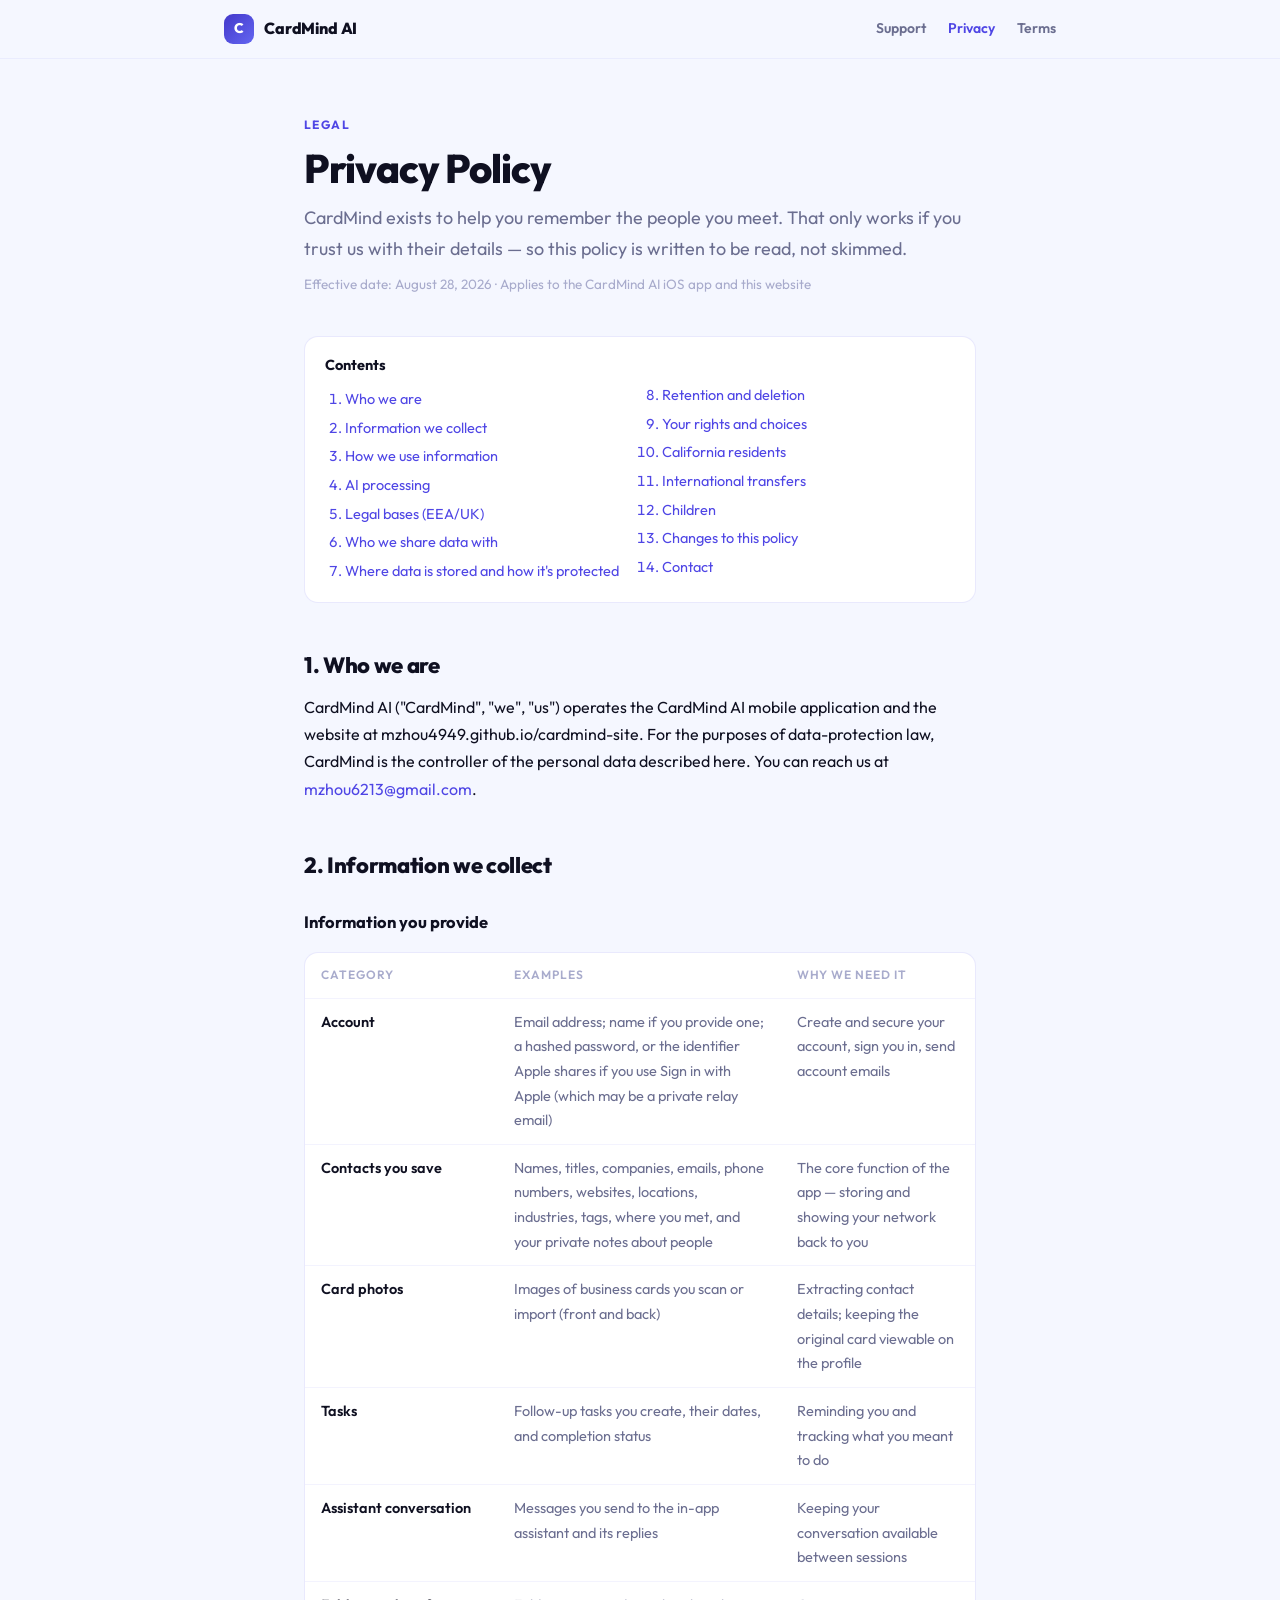
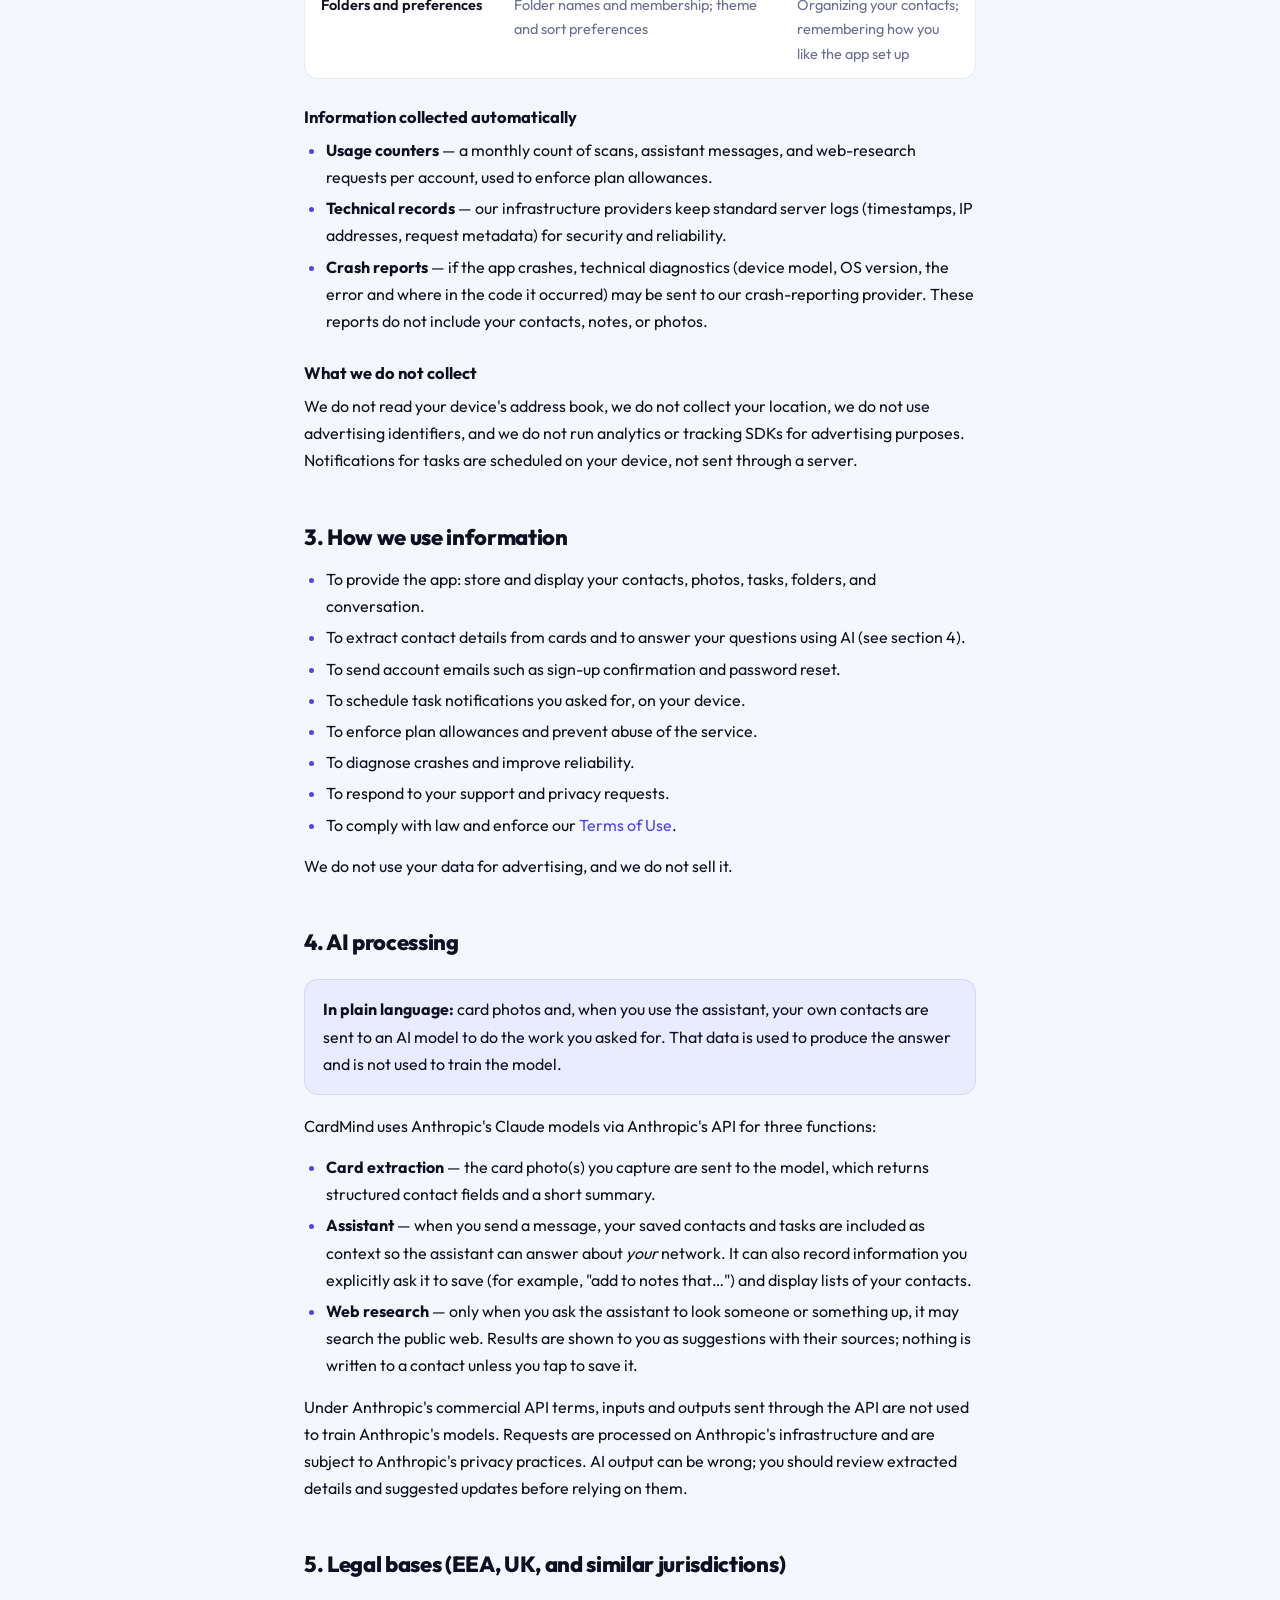
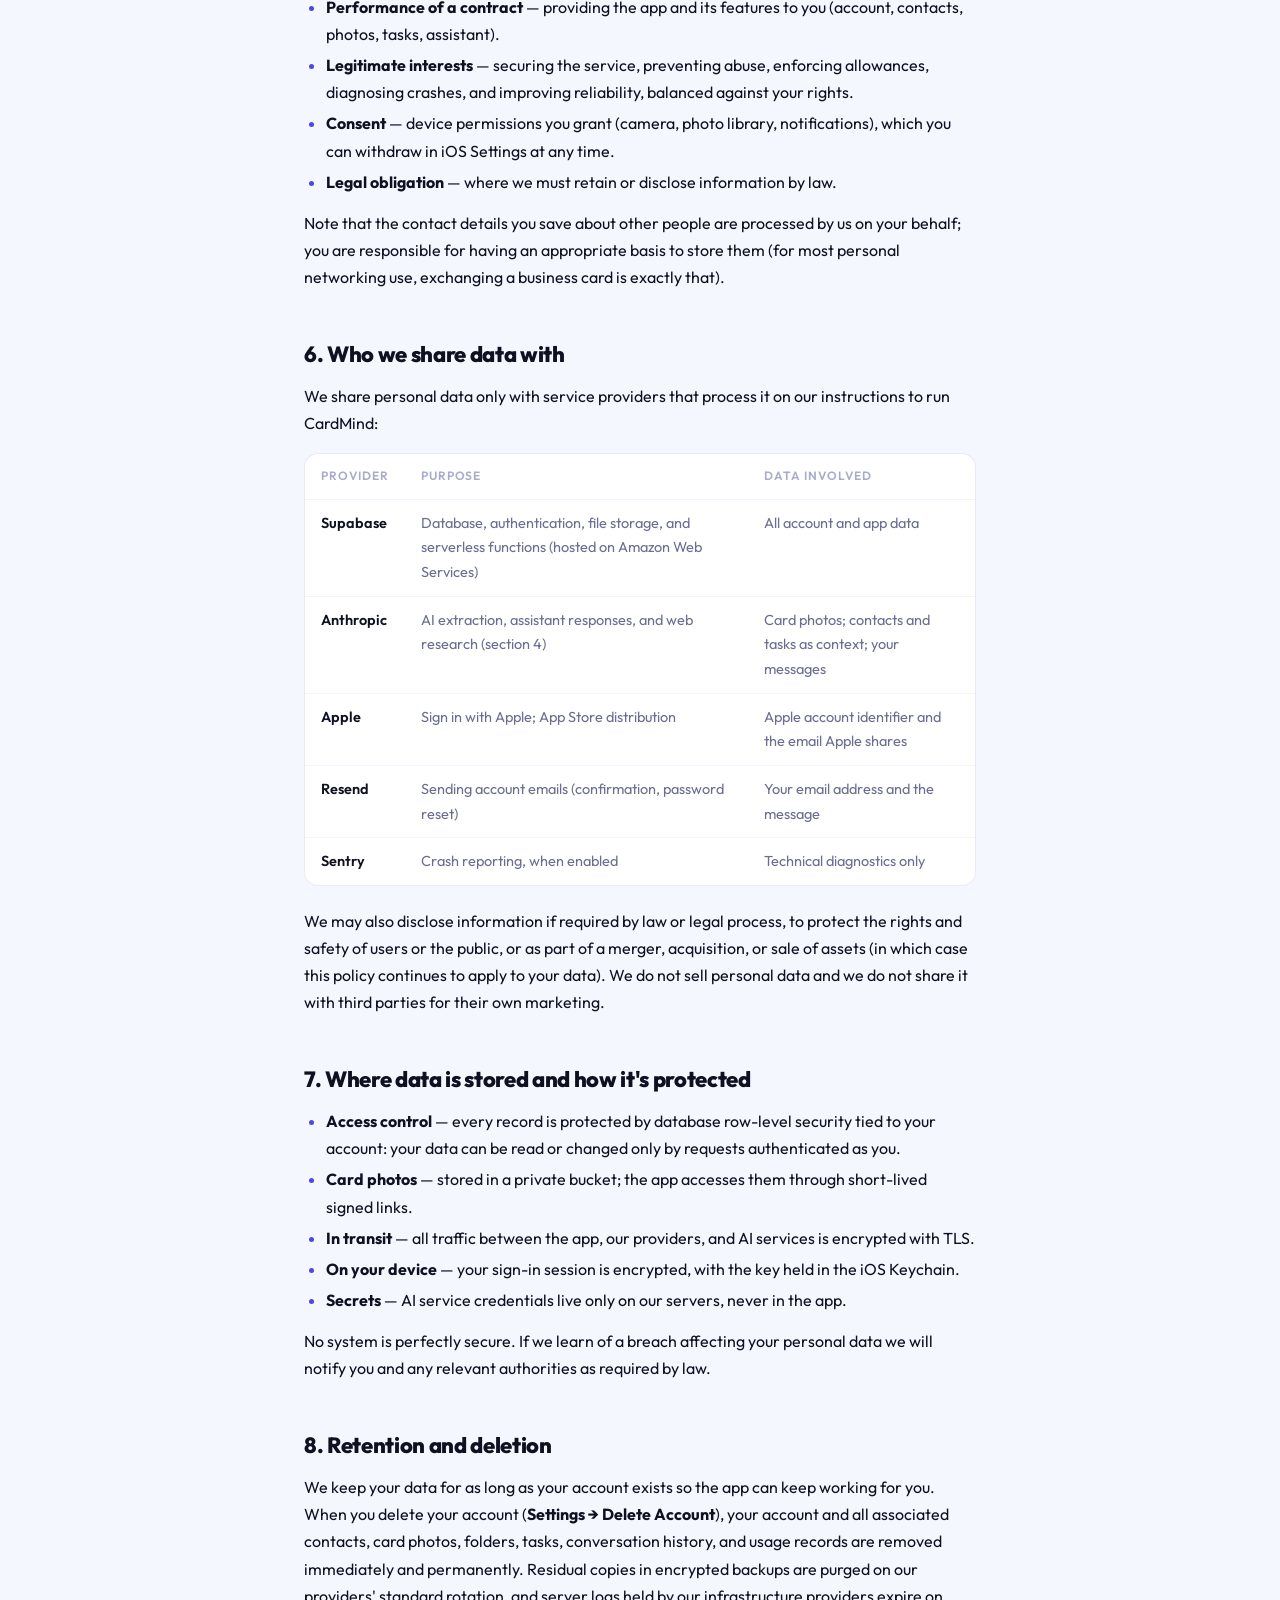
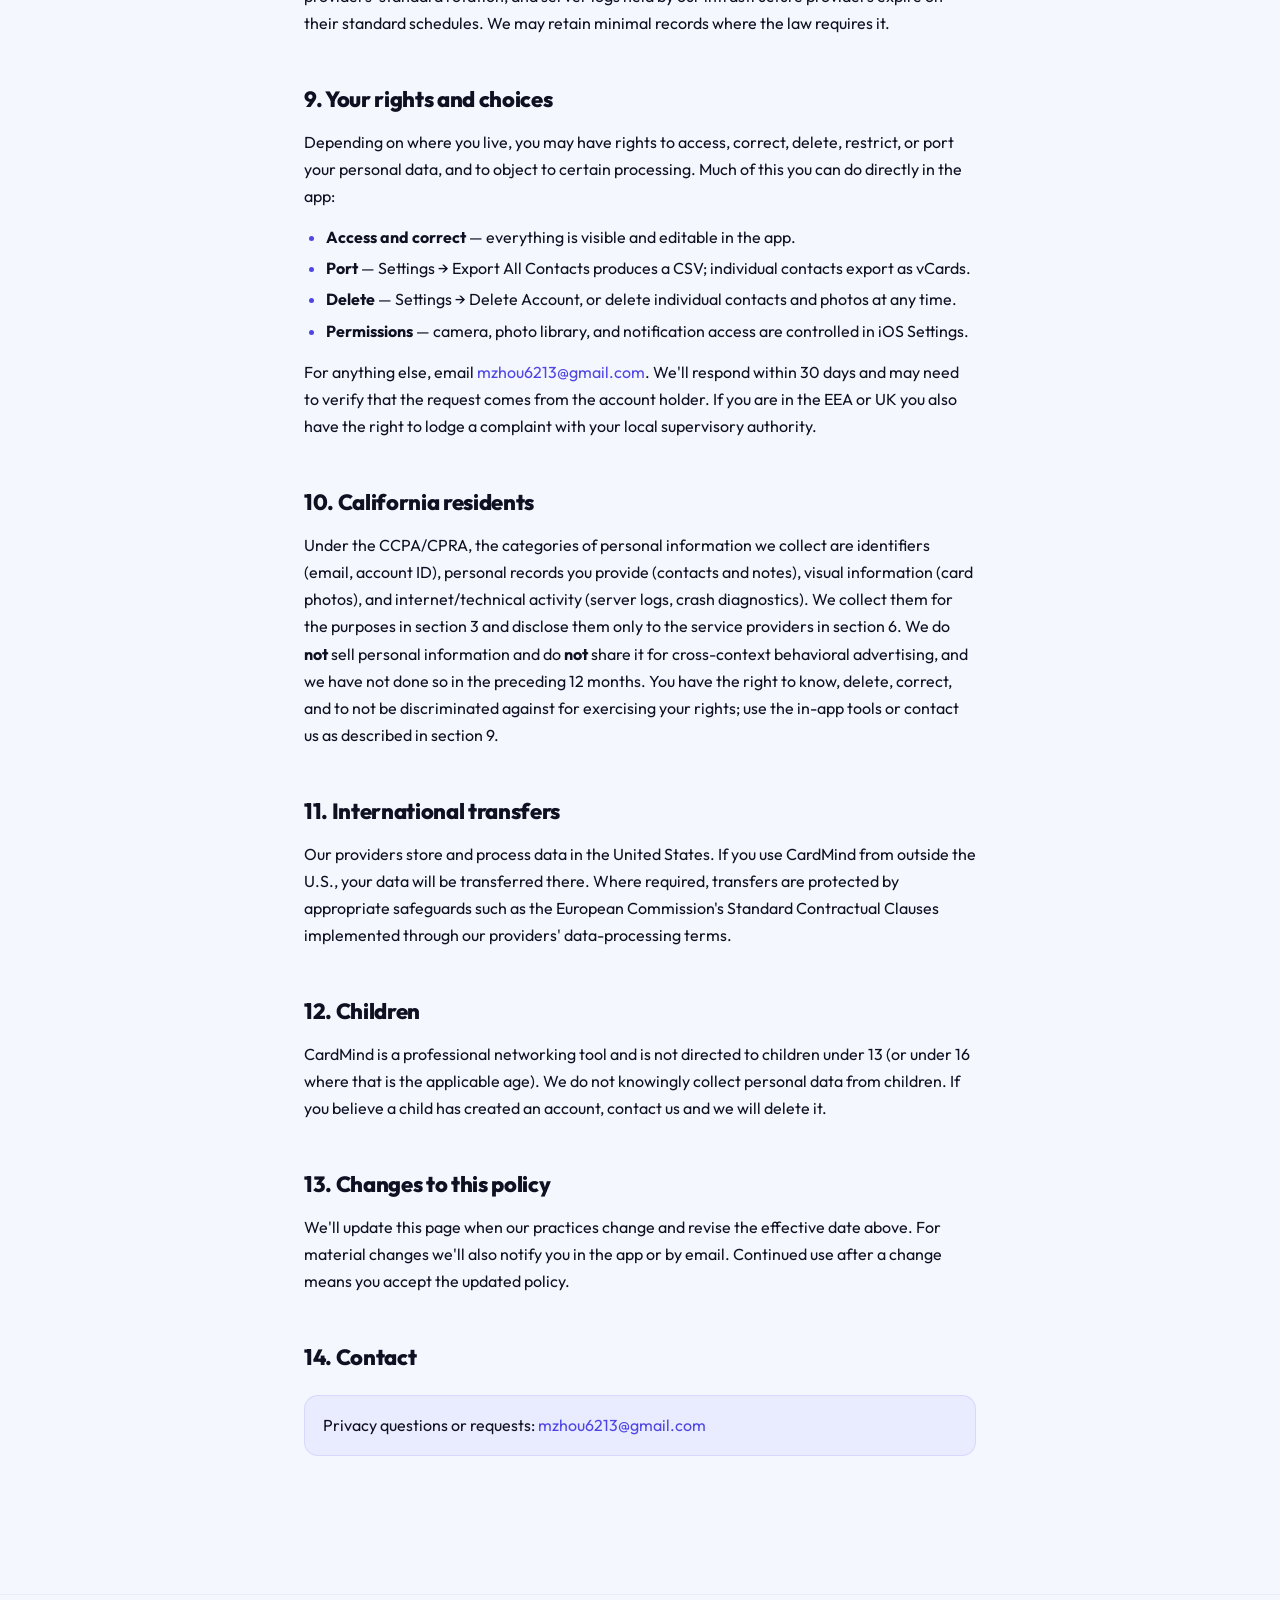
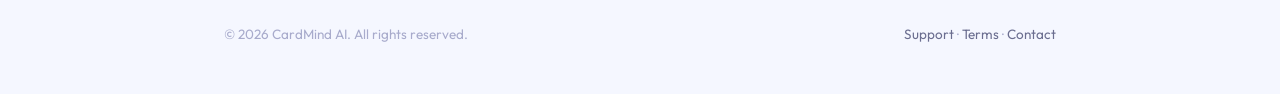
==== commit ebef4141: "Privacy: name Resend as email processor" ====
--- a/privacy.html
+++ b/privacy.html
@@ -119,7 +119,7 @@
         <tr><td>Supabase</td><td>Database, authentication, file storage, and serverless functions (hosted on Amazon Web Services)</td><td>All account and app data</td></tr>
         <tr><td>Anthropic</td><td>AI extraction, assistant responses, and web research (section 4)</td><td>Card photos; contacts and tasks as context; your messages</td></tr>
         <tr><td>Apple</td><td>Sign in with Apple; App Store distribution</td><td>Apple account identifier and the email Apple shares</td></tr>
-        <tr><td>Email delivery provider</td><td>Sending account emails (confirmation, password reset)</td><td>Your email address and the message</td></tr>
+        <tr><td>Resend</td><td>Sending account emails (confirmation, password reset)</td><td>Your email address and the message</td></tr>
         <tr><td>Sentry</td><td>Crash reporting, when enabled</td><td>Technical diagnostics only</td></tr>
       </tbody>
     </table>
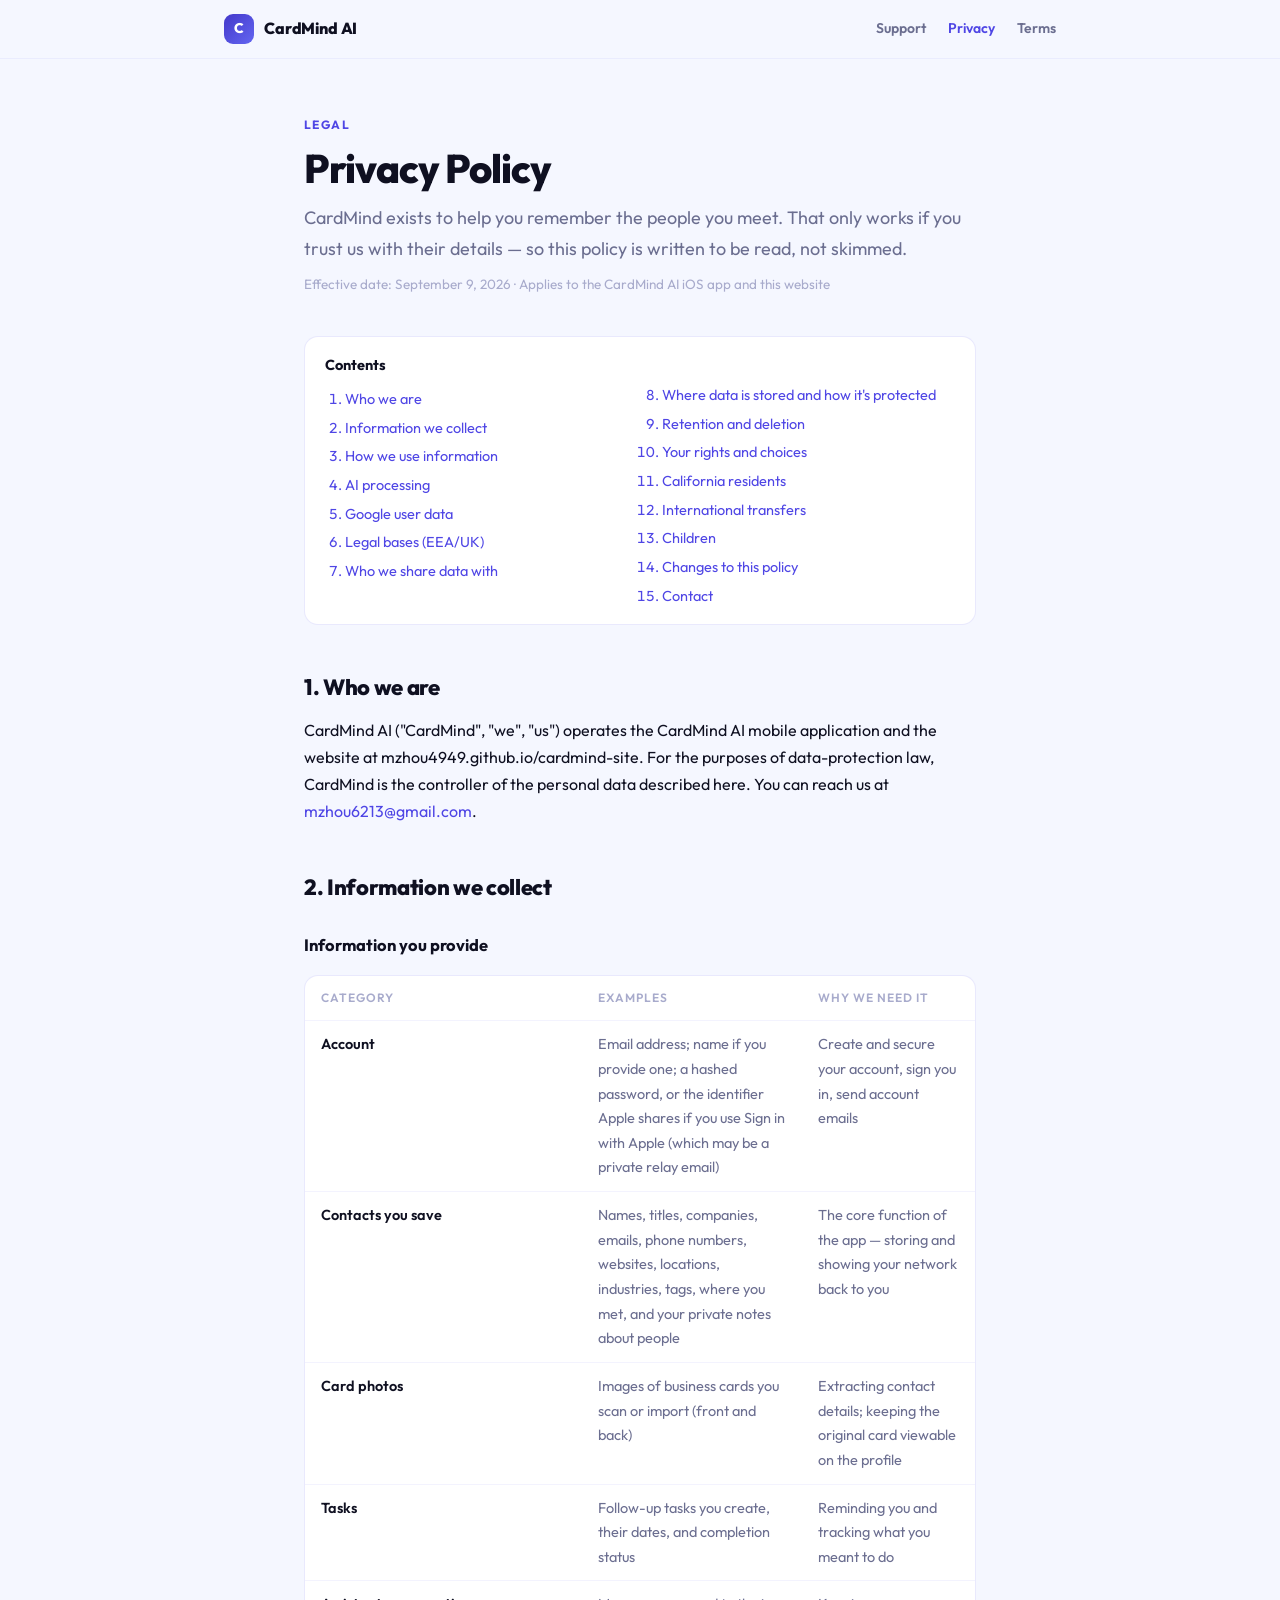
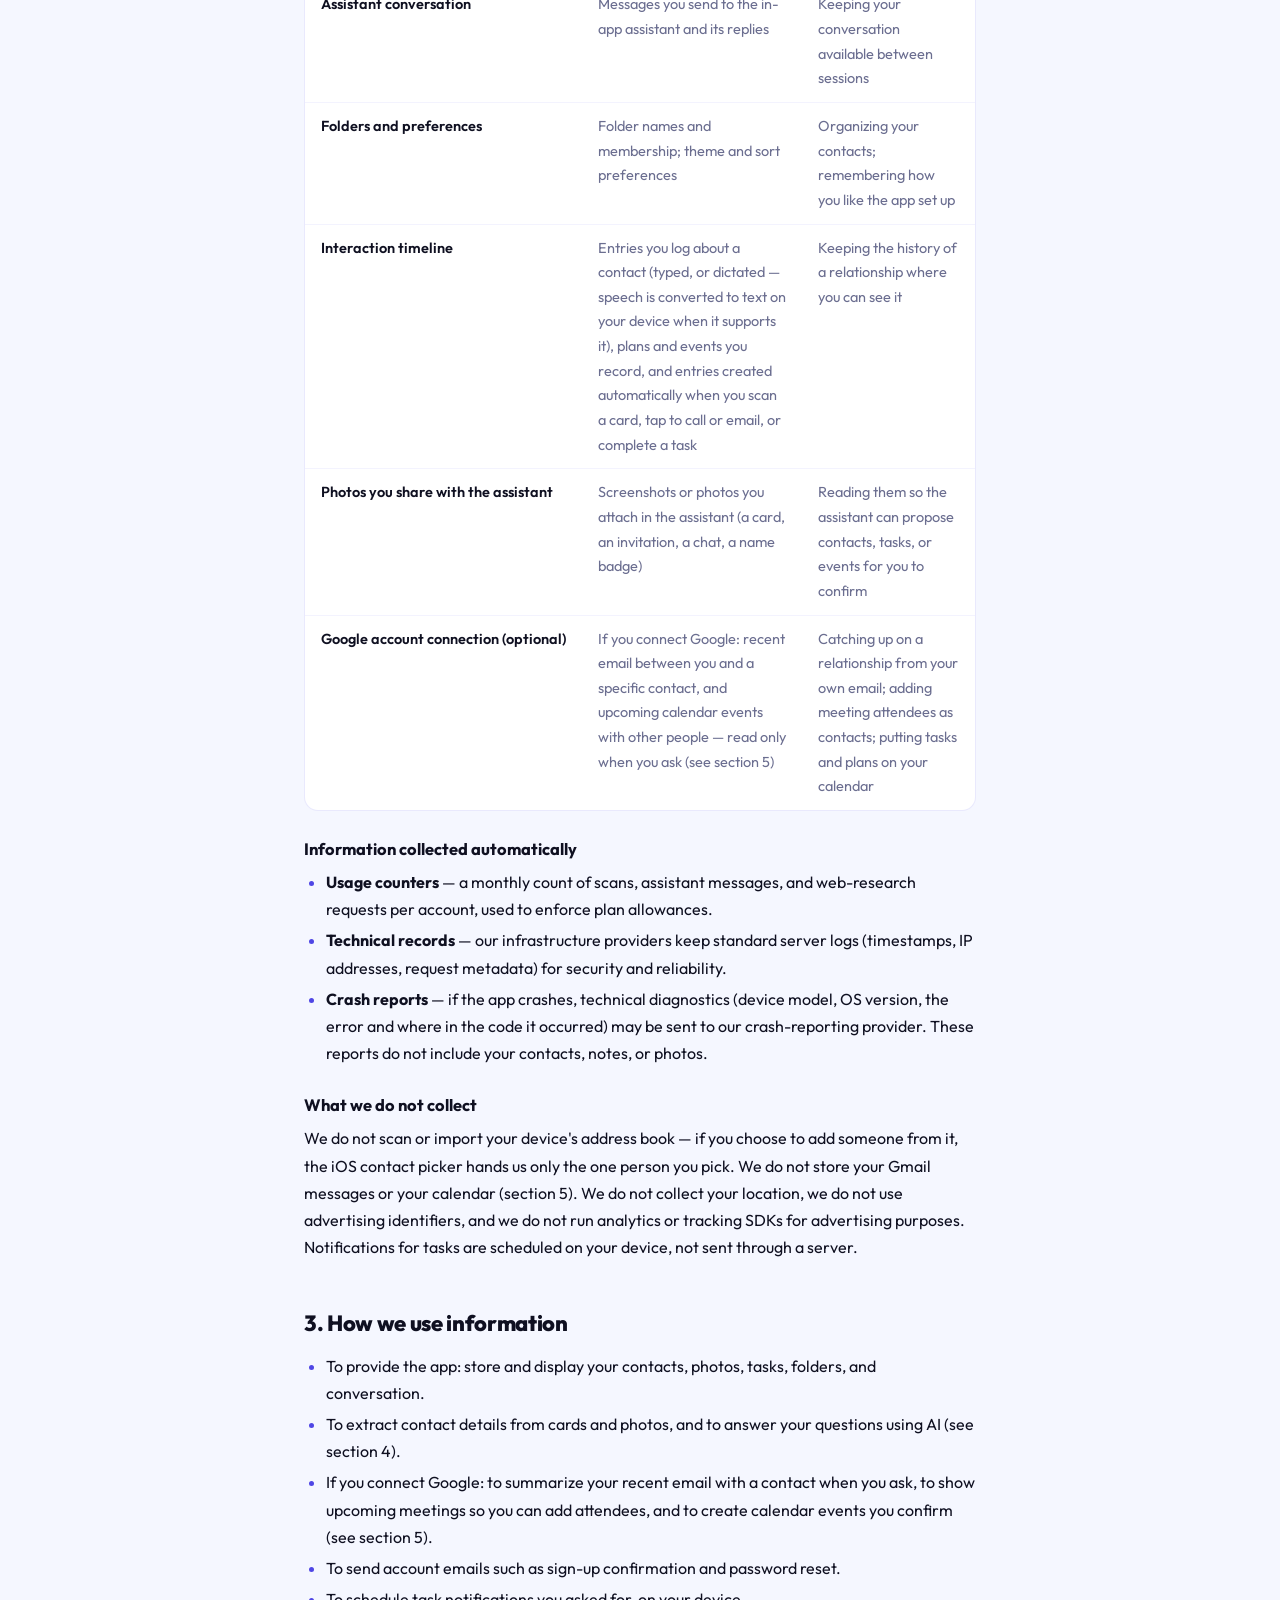
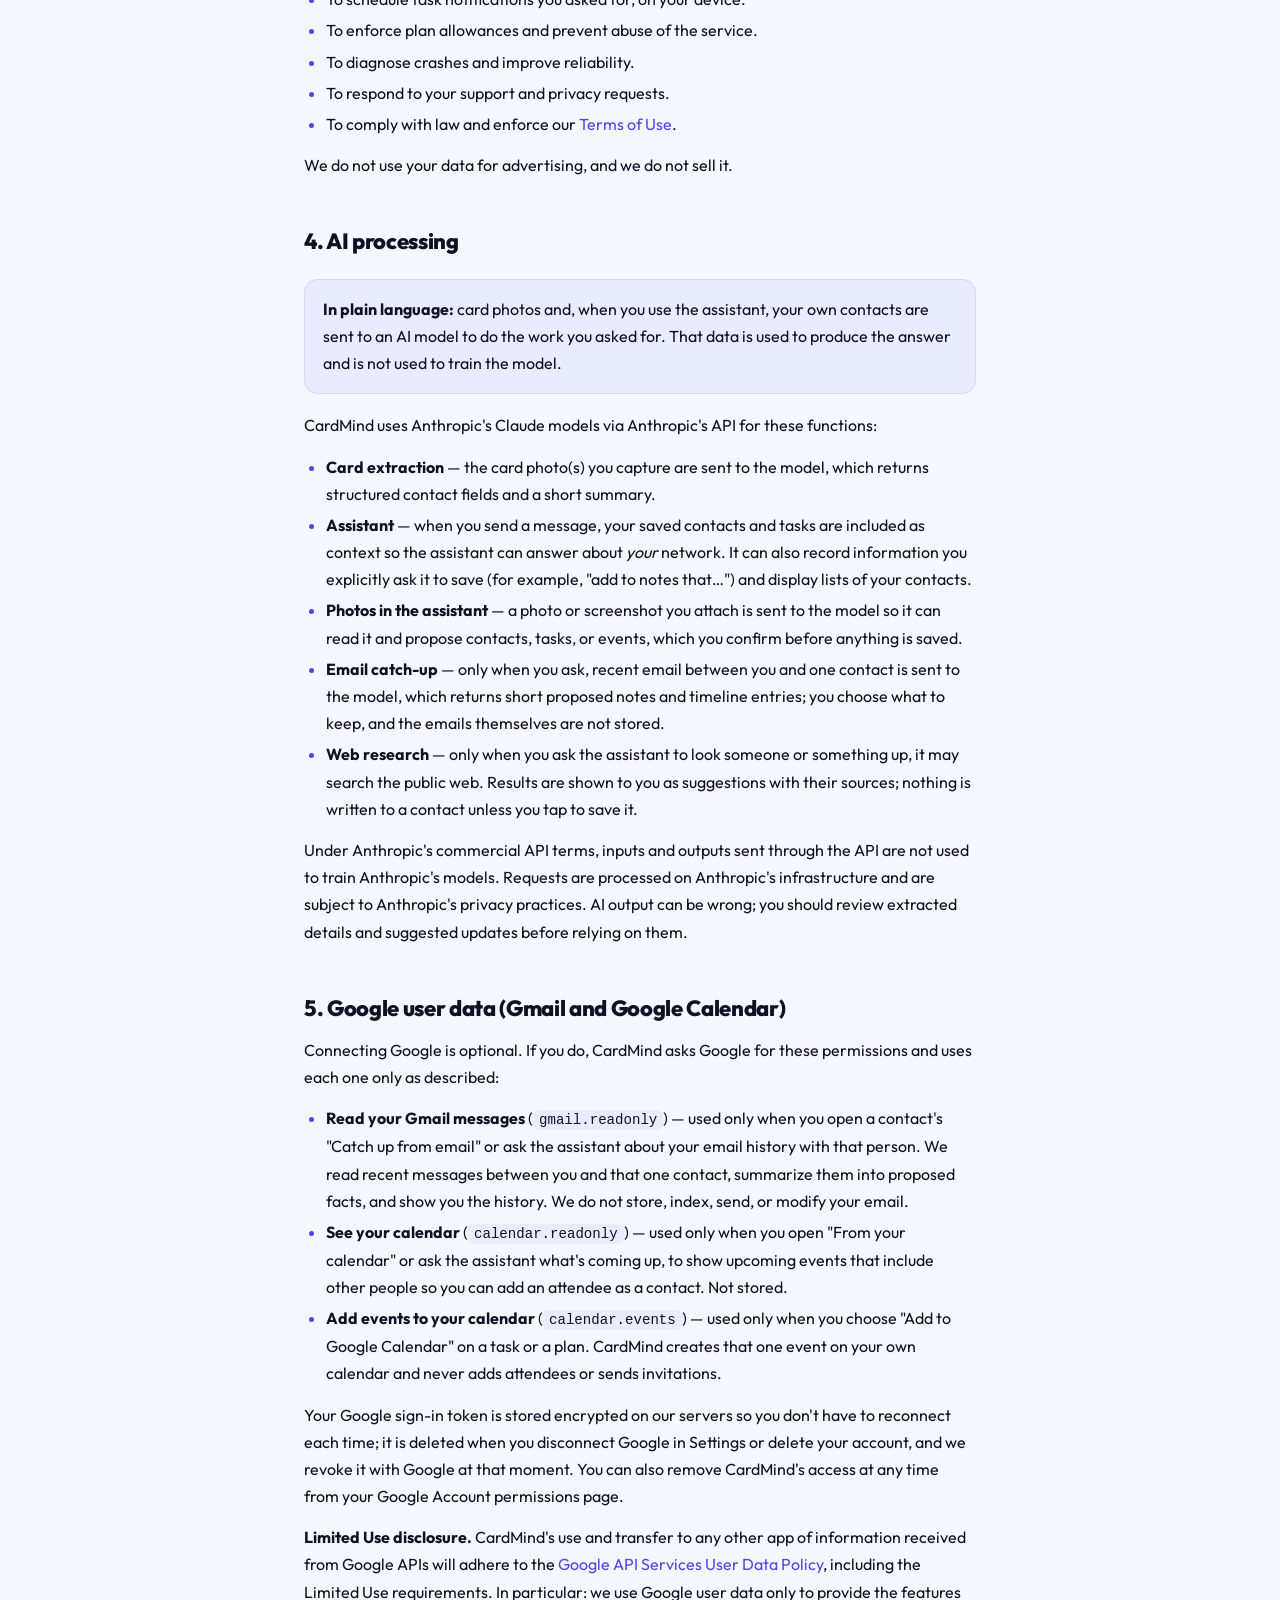
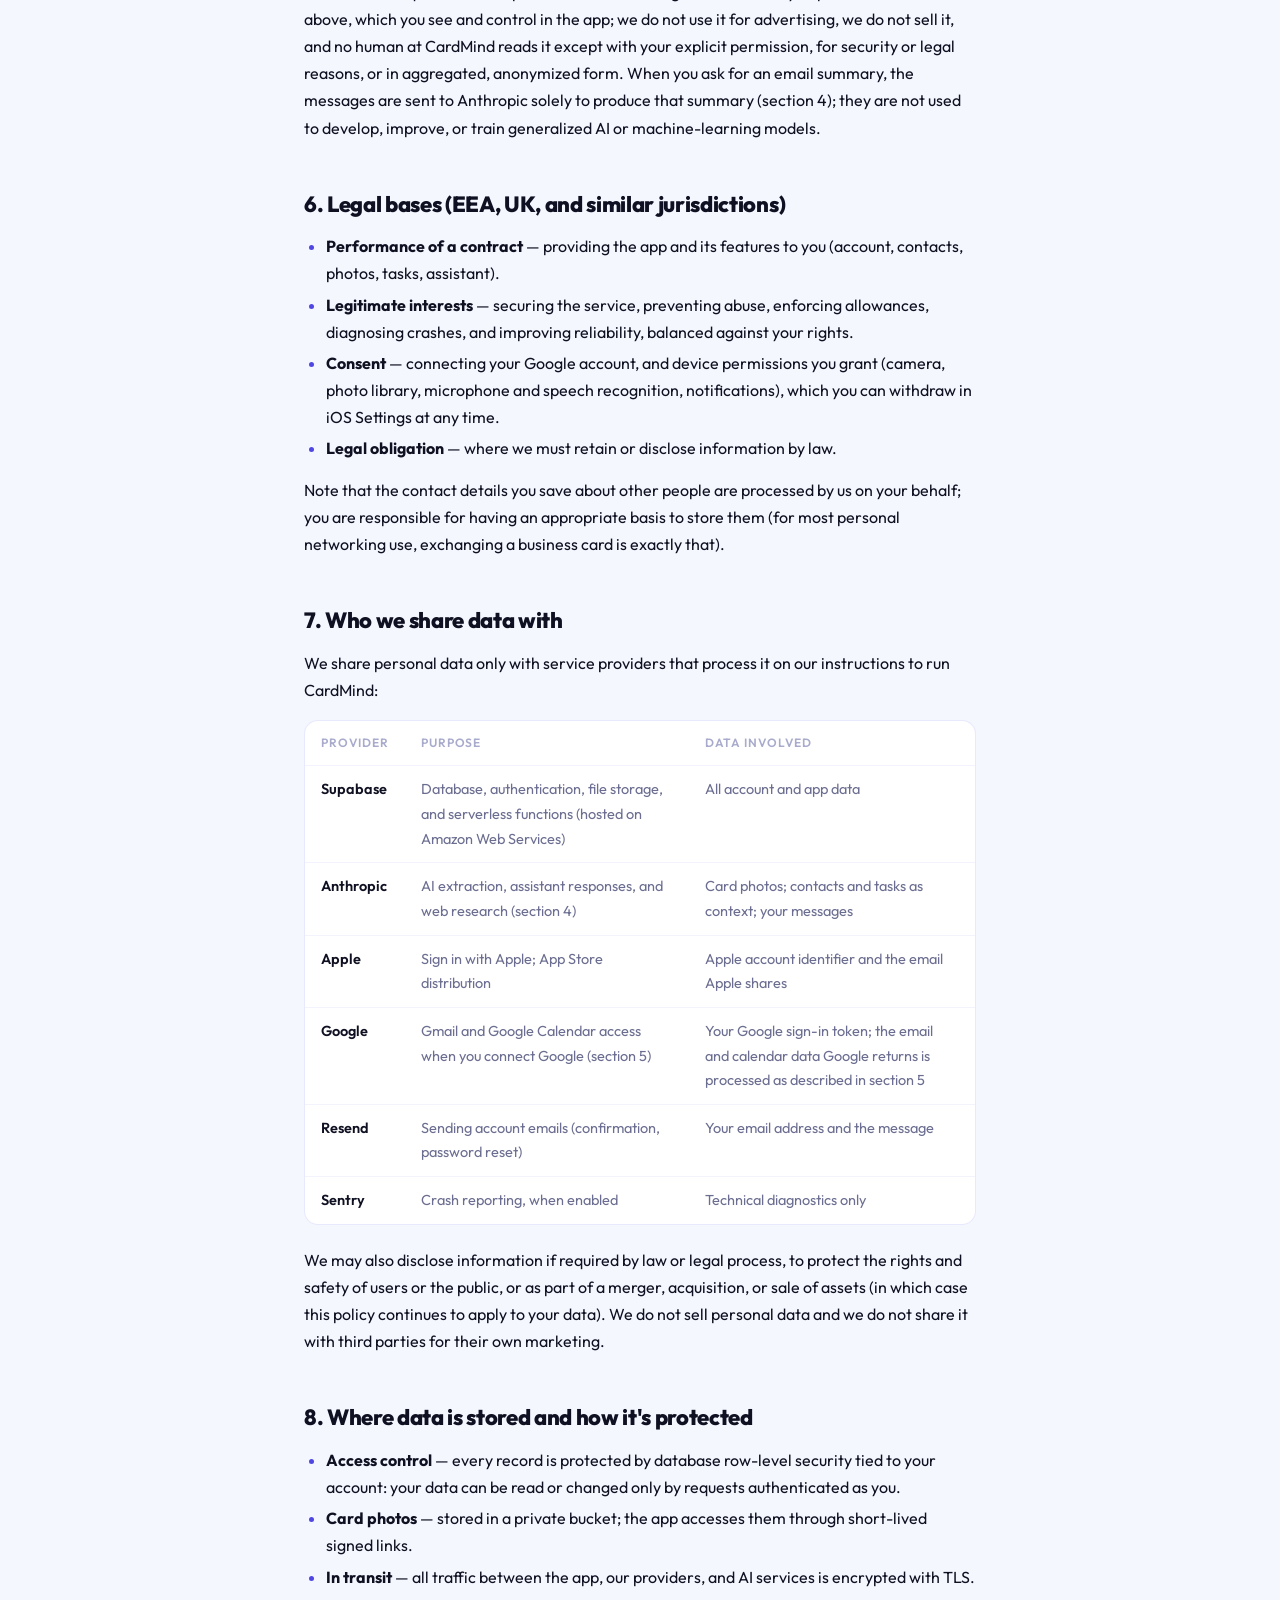
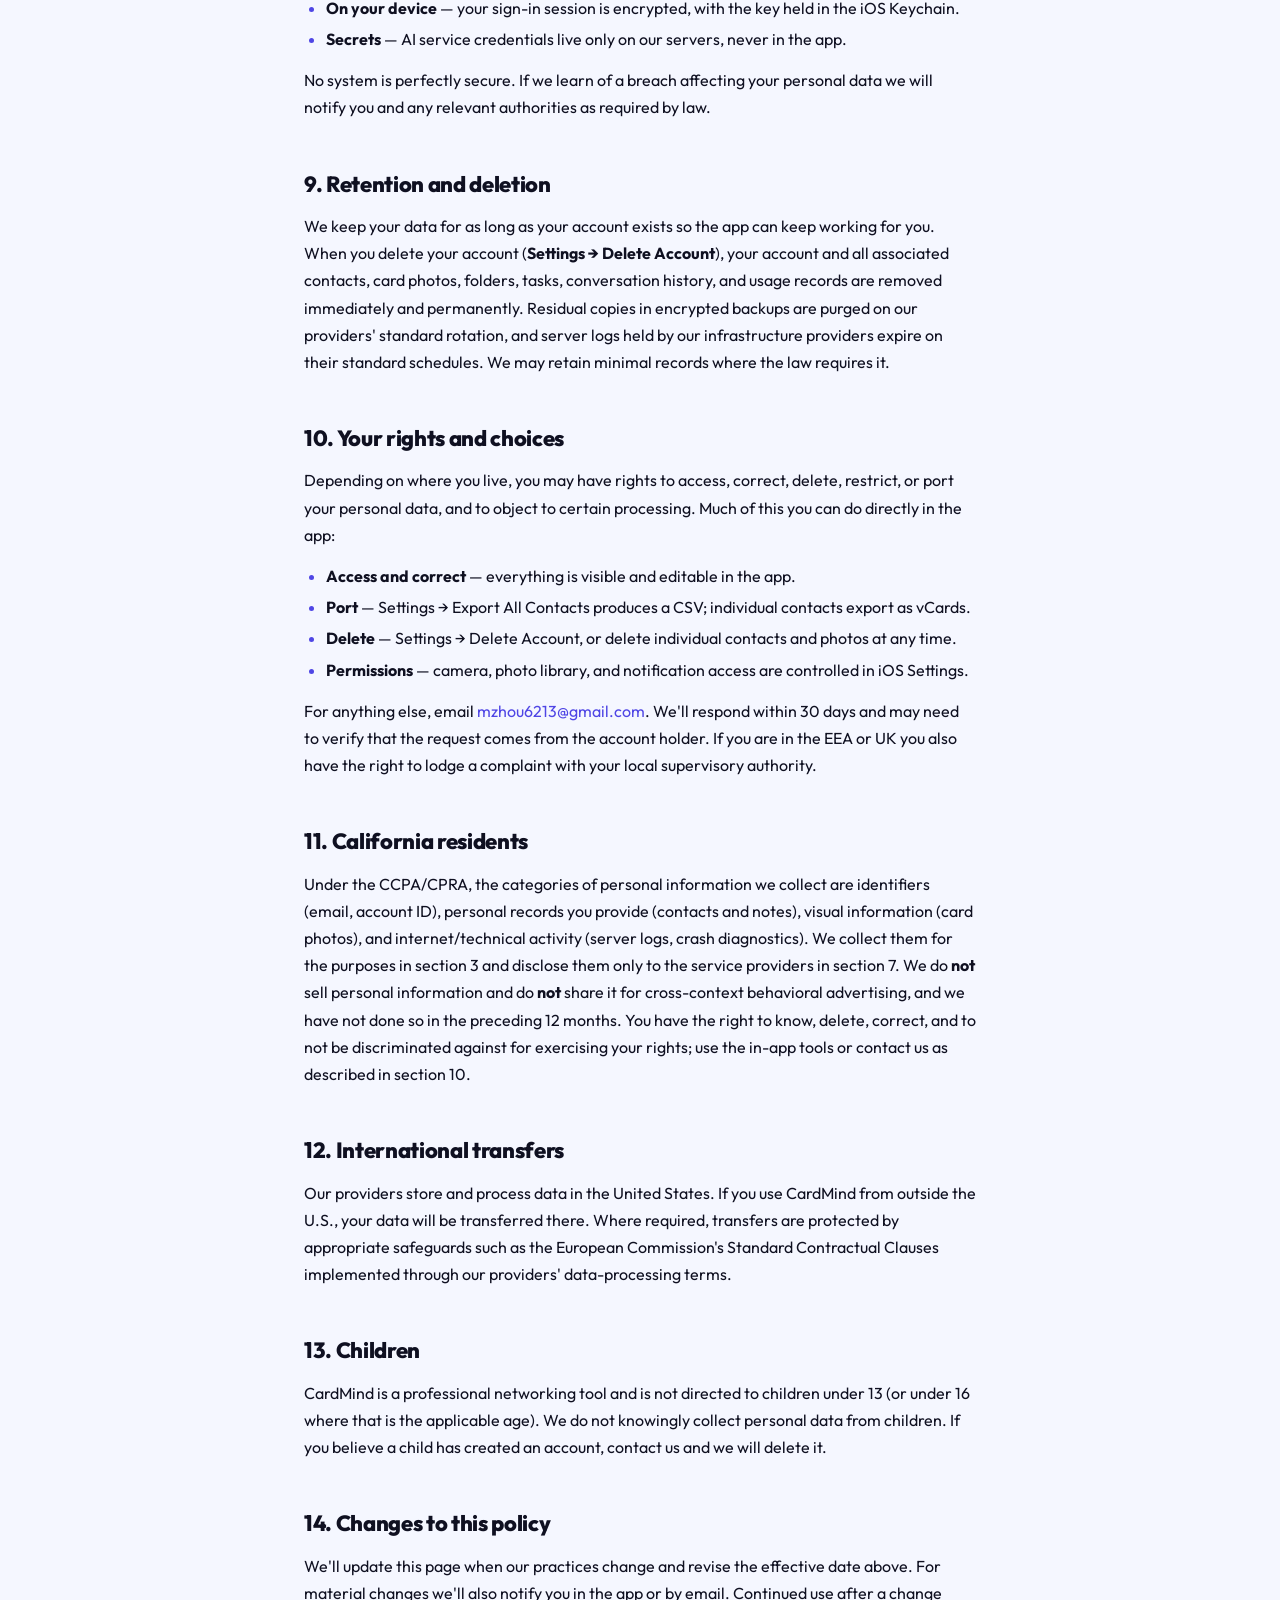
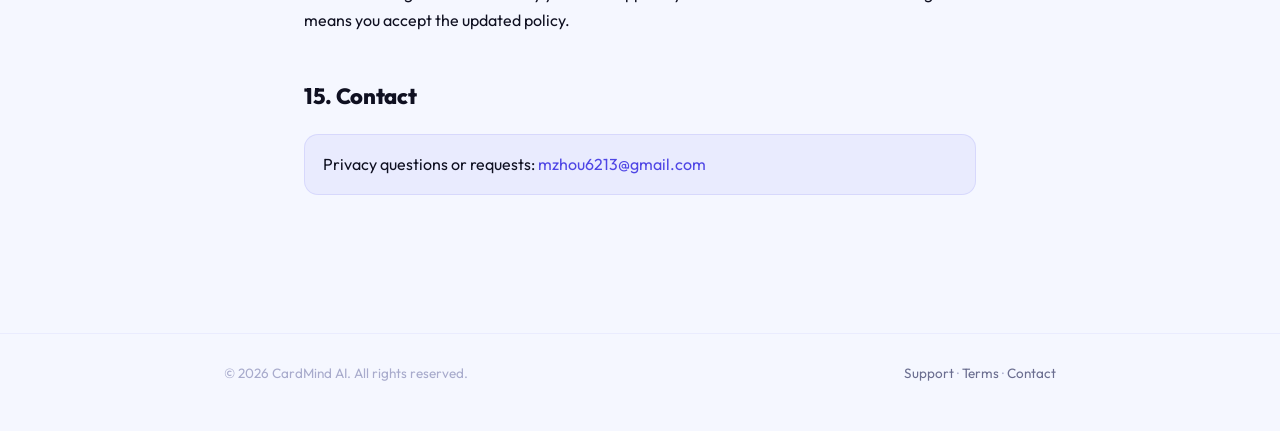
==== commit c4b4fe35: "Privacy: Google user data + Limited Use section; timeline, photos, contact picker, calendar disclosu" ====
--- a/privacy.html
+++ b/privacy.html
@@ -25,7 +25,7 @@
   <div class="eyebrow">Legal</div>
   <h1>Privacy Policy</h1>
   <p class="lede">CardMind exists to help you remember the people you meet. That only works if you trust us with their details — so this policy is written to be read, not skimmed.</p>
-  <p class="meta">Effective date: August 28, 2026 · Applies to the CardMind AI iOS app and this website</p>
+  <p class="meta">Effective date: September 9, 2026 · Applies to the CardMind AI iOS app and this website</p>
 
   <div class="toc">
     <strong>Contents</strong>
@@ -34,6 +34,7 @@
       <li><a href="#collect">Information we collect</a></li>
       <li><a href="#use">How we use information</a></li>
       <li><a href="#ai">AI processing</a></li>
+      <li><a href="#google">Google user data</a></li>
       <li><a href="#legal-bases">Legal bases (EEA/UK)</a></li>
       <li><a href="#sharing">Who we share data with</a></li>
       <li><a href="#storage">Where data is stored and how it's protected</a></li>
@@ -62,6 +63,9 @@
         <tr><td>Tasks</td><td>Follow-up tasks you create, their dates, and completion status</td><td>Reminding you and tracking what you meant to do</td></tr>
         <tr><td>Assistant conversation</td><td>Messages you send to the in-app assistant and its replies</td><td>Keeping your conversation available between sessions</td></tr>
         <tr><td>Folders and preferences</td><td>Folder names and membership; theme and sort preferences</td><td>Organizing your contacts; remembering how you like the app set up</td></tr>
+        <tr><td>Interaction timeline</td><td>Entries you log about a contact (typed, or dictated — speech is converted to text on your device when it supports it), plans and events you record, and entries created automatically when you scan a card, tap to call or email, or complete a task</td><td>Keeping the history of a relationship where you can see it</td></tr>
+        <tr><td>Photos you share with the assistant</td><td>Screenshots or photos you attach in the assistant (a card, an invitation, a chat, a name badge)</td><td>Reading them so the assistant can propose contacts, tasks, or events for you to confirm</td></tr>
+        <tr><td>Google account connection (optional)</td><td>If you connect Google: recent email between you and a specific contact, and upcoming calendar events with other people — read only when you ask (see section 5)</td><td>Catching up on a relationship from your own email; adding meeting attendees as contacts; putting tasks and plans on your calendar</td></tr>
       </tbody>
     </table>
   </div>
@@ -74,12 +78,13 @@
   </ul>
 
   <h3>What we do not collect</h3>
-  <p>We do not read your device's address book, we do not collect your location, we do not use advertising identifiers, and we do not run analytics or tracking SDKs for advertising purposes. Notifications for tasks are scheduled on your device, not sent through a server.</p>
+  <p>We do not scan or import your device's address book — if you choose to add someone from it, the iOS contact picker hands us only the one person you pick. We do not store your Gmail messages or your calendar (section 5). We do not collect your location, we do not use advertising identifiers, and we do not run analytics or tracking SDKs for advertising purposes. Notifications for tasks are scheduled on your device, not sent through a server.</p>
 
   <h2 id="use">3. How we use information</h2>
   <ul>
     <li>To provide the app: store and display your contacts, photos, tasks, folders, and conversation.</li>
-    <li>To extract contact details from cards and to answer your questions using AI (see section 4).</li>
+    <li>To extract contact details from cards and photos, and to answer your questions using AI (see section 4).</li>
+    <li>If you connect Google: to summarize your recent email with a contact when you ask, to show upcoming meetings so you can add attendees, and to create calendar events you confirm (see section 5).</li>
     <li>To send account emails such as sign-up confirmation and password reset.</li>
     <li>To schedule task notifications you asked for, on your device.</li>
     <li>To enforce plan allowances and prevent abuse of the service.</li>
@@ -93,24 +98,36 @@
   <div class="callout">
     <p><strong>In plain language:</strong> card photos and, when you use the assistant, your own contacts are sent to an AI model to do the work you asked for. That data is used to produce the answer and is not used to train the model.</p>
   </div>
-  <p>CardMind uses Anthropic's Claude models via Anthropic's API for three functions:</p>
+  <p>CardMind uses Anthropic's Claude models via Anthropic's API for these functions:</p>
   <ul>
     <li><strong>Card extraction</strong> — the card photo(s) you capture are sent to the model, which returns structured contact fields and a short summary.</li>
     <li><strong>Assistant</strong> — when you send a message, your saved contacts and tasks are included as context so the assistant can answer about <em>your</em> network. It can also record information you explicitly ask it to save (for example, "add to notes that…") and display lists of your contacts.</li>
+    <li><strong>Photos in the assistant</strong> — a photo or screenshot you attach is sent to the model so it can read it and propose contacts, tasks, or events, which you confirm before anything is saved.</li>
+    <li><strong>Email catch-up</strong> — only when you ask, recent email between you and one contact is sent to the model, which returns short proposed notes and timeline entries; you choose what to keep, and the emails themselves are not stored.</li>
     <li><strong>Web research</strong> — only when you ask the assistant to look someone or something up, it may search the public web. Results are shown to you as suggestions with their sources; nothing is written to a contact unless you tap to save it.</li>
   </ul>
   <p>Under Anthropic's commercial API terms, inputs and outputs sent through the API are not used to train Anthropic's models. Requests are processed on Anthropic's infrastructure and are subject to Anthropic's privacy practices. AI output can be wrong; you should review extracted details and suggested updates before relying on them.</p>
 
-  <h2 id="legal-bases">5. Legal bases (EEA, UK, and similar jurisdictions)</h2>
+  <h2 id="google">5. Google user data (Gmail and Google Calendar)</h2>
+  <p>Connecting Google is optional. If you do, CardMind asks Google for these permissions and uses each one only as described:</p>
+  <ul>
+    <li><strong>Read your Gmail messages</strong> (<code>gmail.readonly</code>) — used only when you open a contact's "Catch up from email" or ask the assistant about your email history with that person. We read recent messages between you and that one contact, summarize them into proposed facts, and show you the history. We do not store, index, send, or modify your email.</li>
+    <li><strong>See your calendar</strong> (<code>calendar.readonly</code>) — used only when you open "From your calendar" or ask the assistant what's coming up, to show upcoming events that include other people so you can add an attendee as a contact. Not stored.</li>
+    <li><strong>Add events to your calendar</strong> (<code>calendar.events</code>) — used only when you choose "Add to Google Calendar" on a task or a plan. CardMind creates that one event on your own calendar and never adds attendees or sends invitations.</li>
+  </ul>
+  <p>Your Google sign-in token is stored encrypted on our servers so you don't have to reconnect each time; it is deleted when you disconnect Google in Settings or delete your account, and we revoke it with Google at that moment. You can also remove CardMind's access at any time from your Google Account permissions page.</p>
+  <p><strong>Limited Use disclosure.</strong> CardMind's use and transfer to any other app of information received from Google APIs will adhere to the <a href="https://developers.google.com/terms/api-services-user-data-policy">Google API Services User Data Policy</a>, including the Limited Use requirements. In particular: we use Google user data only to provide the features above, which you see and control in the app; we do not use it for advertising, we do not sell it, and no human at CardMind reads it except with your explicit permission, for security or legal reasons, or in aggregated, anonymized form. When you ask for an email summary, the messages are sent to Anthropic solely to produce that summary (section 4); they are not used to develop, improve, or train generalized AI or machine-learning models.</p>
+
+  <h2 id="legal-bases">6. Legal bases (EEA, UK, and similar jurisdictions)</h2>
   <ul>
     <li><strong>Performance of a contract</strong> — providing the app and its features to you (account, contacts, photos, tasks, assistant).</li>
     <li><strong>Legitimate interests</strong> — securing the service, preventing abuse, enforcing allowances, diagnosing crashes, and improving reliability, balanced against your rights.</li>
-    <li><strong>Consent</strong> — device permissions you grant (camera, photo library, notifications), which you can withdraw in iOS Settings at any time.</li>
+    <li><strong>Consent</strong> — connecting your Google account, and device permissions you grant (camera, photo library, microphone and speech recognition, notifications), which you can withdraw in iOS Settings at any time.</li>
     <li><strong>Legal obligation</strong> — where we must retain or disclose information by law.</li>
   </ul>
   <p>Note that the contact details you save about other people are processed by us on your behalf; you are responsible for having an appropriate basis to store them (for most personal networking use, exchanging a business card is exactly that).</p>
 
-  <h2 id="sharing">6. Who we share data with</h2>
+  <h2 id="sharing">7. Who we share data with</h2>
   <p>We share personal data only with service providers that process it on our instructions to run CardMind:</p>
   <div class="table-wrap">
     <table>
@@ -119,6 +136,7 @@
         <tr><td>Supabase</td><td>Database, authentication, file storage, and serverless functions (hosted on Amazon Web Services)</td><td>All account and app data</td></tr>
         <tr><td>Anthropic</td><td>AI extraction, assistant responses, and web research (section 4)</td><td>Card photos; contacts and tasks as context; your messages</td></tr>
         <tr><td>Apple</td><td>Sign in with Apple; App Store distribution</td><td>Apple account identifier and the email Apple shares</td></tr>
+        <tr><td>Google</td><td>Gmail and Google Calendar access when you connect Google (section 5)</td><td>Your Google sign-in token; the email and calendar data Google returns is processed as described in section 5</td></tr>
         <tr><td>Resend</td><td>Sending account emails (confirmation, password reset)</td><td>Your email address and the message</td></tr>
         <tr><td>Sentry</td><td>Crash reporting, when enabled</td><td>Technical diagnostics only</td></tr>
       </tbody>
@@ -126,7 +144,7 @@
   </div>
   <p>We may also disclose information if required by law or legal process, to protect the rights and safety of users or the public, or as part of a merger, acquisition, or sale of assets (in which case this policy continues to apply to your data). We do not sell personal data and we do not share it with third parties for their own marketing.</p>
 
-  <h2 id="storage">7. Where data is stored and how it's protected</h2>
+  <h2 id="storage">8. Where data is stored and how it's protected</h2>
   <ul>
     <li><strong>Access control</strong> — every record is protected by database row-level security tied to your account: your data can be read or changed only by requests authenticated as you.</li>
     <li><strong>Card photos</strong> — stored in a private bucket; the app accesses them through short-lived signed links.</li>
@@ -136,10 +154,10 @@
   </ul>
   <p>No system is perfectly secure. If we learn of a breach affecting your personal data we will notify you and any relevant authorities as required by law.</p>
 
-  <h2 id="retention">8. Retention and deletion</h2>
+  <h2 id="retention">9. Retention and deletion</h2>
   <p>We keep your data for as long as your account exists so the app can keep working for you. When you delete your account (<strong>Settings → Delete Account</strong>), your account and all associated contacts, card photos, folders, tasks, conversation history, and usage records are removed immediately and permanently. Residual copies in encrypted backups are purged on our providers' standard rotation, and server logs held by our infrastructure providers expire on their standard schedules. We may retain minimal records where the law requires it.</p>
 
-  <h2 id="rights">9. Your rights and choices</h2>
+  <h2 id="rights">10. Your rights and choices</h2>
   <p>Depending on where you live, you may have rights to access, correct, delete, restrict, or port your personal data, and to object to certain processing. Much of this you can do directly in the app:</p>
   <ul>
     <li><strong>Access and correct</strong> — everything is visible and editable in the app.</li>
@@ -149,19 +167,19 @@
   </ul>
   <p>For anything else, email <a href="mailto:mzhou6213@gmail.com">mzhou6213@gmail.com</a>. We'll respond within 30 days and may need to verify that the request comes from the account holder. If you are in the EEA or UK you also have the right to lodge a complaint with your local supervisory authority.</p>
 
-  <h2 id="california">10. California residents</h2>
-  <p>Under the CCPA/CPRA, the categories of personal information we collect are identifiers (email, account ID), personal records you provide (contacts and notes), visual information (card photos), and internet/technical activity (server logs, crash diagnostics). We collect them for the purposes in section 3 and disclose them only to the service providers in section 6. We do <strong>not</strong> sell personal information and do <strong>not</strong> share it for cross-context behavioral advertising, and we have not done so in the preceding 12 months. You have the right to know, delete, correct, and to not be discriminated against for exercising your rights; use the in-app tools or contact us as described in section 9.</p>
+  <h2 id="california">11. California residents</h2>
+  <p>Under the CCPA/CPRA, the categories of personal information we collect are identifiers (email, account ID), personal records you provide (contacts and notes), visual information (card photos), and internet/technical activity (server logs, crash diagnostics). We collect them for the purposes in section 3 and disclose them only to the service providers in section 7. We do <strong>not</strong> sell personal information and do <strong>not</strong> share it for cross-context behavioral advertising, and we have not done so in the preceding 12 months. You have the right to know, delete, correct, and to not be discriminated against for exercising your rights; use the in-app tools or contact us as described in section 10.</p>
 
-  <h2 id="transfers">11. International transfers</h2>
+  <h2 id="transfers">12. International transfers</h2>
   <p>Our providers store and process data in the United States. If you use CardMind from outside the U.S., your data will be transferred there. Where required, transfers are protected by appropriate safeguards such as the European Commission's Standard Contractual Clauses implemented through our providers' data-processing terms.</p>
 
-  <h2 id="children">12. Children</h2>
+  <h2 id="children">13. Children</h2>
   <p>CardMind is a professional networking tool and is not directed to children under 13 (or under 16 where that is the applicable age). We do not knowingly collect personal data from children. If you believe a child has created an account, contact us and we will delete it.</p>
 
-  <h2 id="changes">13. Changes to this policy</h2>
+  <h2 id="changes">14. Changes to this policy</h2>
   <p>We'll update this page when our practices change and revise the effective date above. For material changes we'll also notify you in the app or by email. Continued use after a change means you accept the updated policy.</p>
 
-  <h2 id="contact">14. Contact</h2>
+  <h2 id="contact">15. Contact</h2>
   <div class="callout">
     <p>Privacy questions or requests: <a href="mailto:mzhou6213@gmail.com">mzhou6213@gmail.com</a></p>
   </div>
